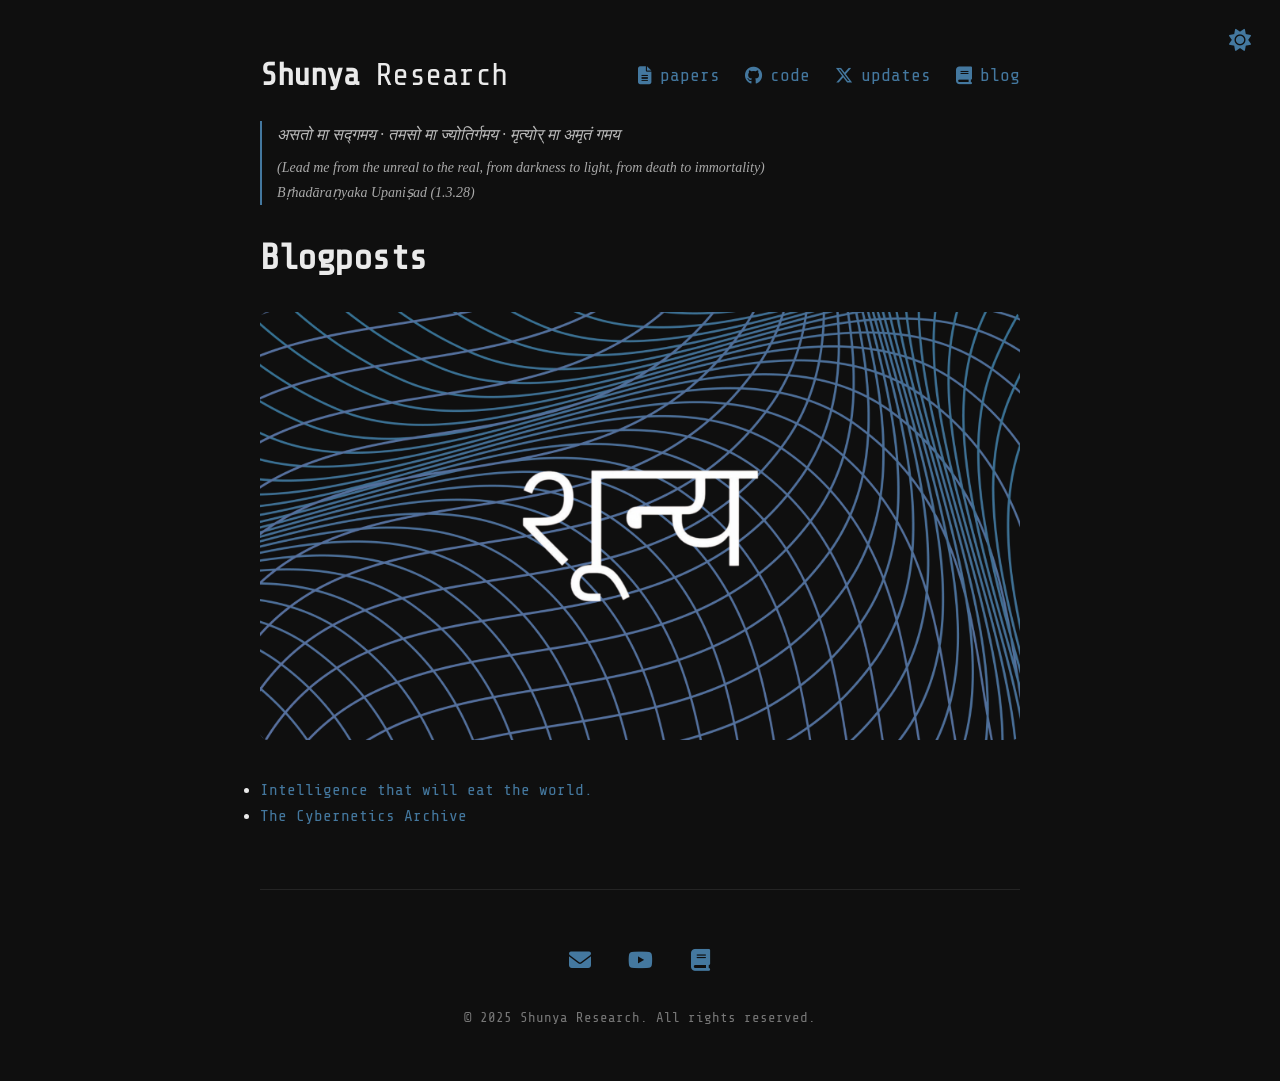
==== blogs.html @ 2163197f "edits" ====
<!DOCTYPE html>
<html lang="en">
<head>
    <meta charset="UTF-8">
    <title>Shunya Research | Papers</title>
    <meta name="description" content="Intelligence that will eat the world.">
    <meta name="viewport" content="width=device-width, initial-scale=1.0">
    <link rel="icon" type="image/png" href="shunya-removebg-preview.png" />
    <link rel="stylesheet" href="https://cdnjs.cloudflare.com/ajax/libs/font-awesome/6.7.2/css/all.min.css">
    <style>
        @import url('https://fonts.googleapis.com/css2?family=Share+Tech+Mono&family=Space+Mono:ital,wght@0,400;0,700;1,400;1,700&display=swap');

        :root {
            --primary: #44789f;
            --text-light: #eaeaea;
            --text-dark: #1a1a1a;
            --bg-light: #fff;
            --bg-dark: #0f0f0f;
            --bg-card-light: #f9f9f9;
            --bg-card-dark: #111111;
            --transition: all 0.3s ease;
        }

        * {
            margin: 0;
            padding: 0;
            box-sizing: border-box;
        }

        body {
            font-family: 'Share Tech Mono', monospace;
            line-height: 1.6;
            font-size: 16px;
            color: var(--text-dark);
            background: var(--bg-light);
            transition: var(--transition);
        }

        body.dark-mode {
            background: var(--bg-dark);
            color: var(--text-light);
        }

        .container {
            max-width: 800px;
            margin: 0 auto;
            padding: 0 20px;
        }

        header {
            padding: 50px 0 30px;
            display: flex;
            flex-direction: column;
            align-items: flex-start;
        }
        
        .header-top {
            display: flex;
            justify-content: space-between;
            align-items: center;
            width: 100%;
            margin-bottom: 20px;
        }

        .logo {
            font-weight: 700;
            font-size: 32px;
            color: var(--text-dark);
            letter-spacing: -0.5px;
        }

        .dark-mode .logo {
            color: var(--text-light);
        }

        .logo span {
            font-weight: 300;
        }

        .main-nav {
            display: flex;
            gap: 25px;
        }

        .main-nav a {
            color: var(--primary);
            text-decoration: none;
            transition: var(--transition);
            font-size: 18px;
            display: flex;
            align-items: center;
            gap: 8px;
        }

        .main-nav a:hover {
            text-decoration: underline;
            color: var(--primary);
        }

        .dark-mode-toggle {
            position: fixed;
            top: 20px;
            right: 20px;
            background: transparent;
            border: none;
            font-size: 22px;
            color: var(--primary);
            cursor: pointer;
            z-index: 100;
            width: 40px;
            height: 40px;
            border-radius: 50%;
            display: flex;
            align-items: center;
            justify-content: center;
            transition: var(--transition);
        }

        .dark-mode-toggle:hover {
            background: rgba(68, 120, 159, 0.1);
        }

        .mantra {
            font-family: 'Times New Roman', serif;
            font-style: italic;
            color: #777;
            text-align: left;
            font-size: 16px;
            line-height: 1.8;
            border-left: 2px solid var(--primary);
            padding-left: 15px;
        }

        .dark-mode .mantra {
            color: #bbb;
        }

        .mantra small {
            display: block;
            font-size: 14px;
            margin-top: 5px;
            color: var(--text-dark);
            opacity: 0.8;
        }

        .dark-mode .mantra small {
            color: var(--text-light);
            opacity: 0.7;
        }

        h1 {
            font-size: 36px;
            font-weight: 700;
            margin: 0 0 30px;
            color: var(--text-dark);
            line-height: 1.3;
            letter-spacing: -0.5px;
        }

        .dark-mode h1 {
            color: var(--text-light);
        }

        h2 {
            font-size: 24px;
            font-weight: 600;
            margin: 40px 0 20px;
            color: var(--text-dark);
            letter-spacing: -0.3px;
            position: relative;
            padding-bottom: 10px;
        }

        h2:after {
            content: '';
            position: absolute;
            left: 0;
            bottom: 0;
            width: 40px;
            height: 3px;
            background-color: var(--primary);
        }

        .dark-mode h2 {
            color: var(--text-light);
        }

        h4 {
            font-size: 18px;
            font-weight: 600;
            margin: 10px 0 5px;
            color: var(--text-dark);
        }

        .dark-mode h4 {
            color: var(--text-light);
        }

        p {
            margin-bottom: 20px;
            line-height: 1.8;
        }

        section {
            margin-bottom: 20px;
        }

        a {
            color: var(--primary);
            text-decoration: none;
            transition: var(--transition);
        }

        a:hover {
            text-decoration: underline;
        }

        b {
            font-weight: 600;
        }

        .theme-image {
            width: 100%;
            margin-bottom: 30px;
            border-radius: 8px;
        }

        /* Team Section */
        .team-grid {
            display: grid;
            grid-template-columns: repeat(auto-fit, minmax(200px, 1fr));
            gap: 30px;
            margin: 30px 0;
        }

        .team-member {
            text-align: center;
        }

        .team-image-placeholder {
            width: 150px;
            height: 150px;
            margin: 0 auto 15px;
            border-radius: 50%;
            overflow: hidden;
            background: var(--bg-card-light);
            border: 3px solid var(--primary);
        }

        .dark-mode .team-image-placeholder {
            background: var(--bg-card-dark);
        }

        .team-image-placeholder img {
            width: 100%;
            height: 100%;
            object-fit: cover;
            object-position: center 20%;
        }

        .team-role {
            color: #777;
            font-size: 14px;
            margin-bottom: 0;
        }

        .dark-mode .team-role {
            color: #bbb;
        }

        /* Research areas */
        .research-areas {
            display: flex;
            flex-wrap: wrap;
            gap: 25px;
            margin: 30px 0;
        }
        
        .research-card {
            background: var(--bg-card-light);
            border-radius: 12px;
            padding: 25px;
            transition: var(--transition);
            border: 1px solid transparent;
            flex: 1 1 100%;
            box-shadow: 0 4px 8px rgba(0, 0, 0, 0.03);
            display: flex;
            flex-direction: column;
        }
        
        .research-card:hover {
            transform: translateY(-5px);
            box-shadow: 0 10px 25px rgba(0, 0, 0, 0.08);
            border-color: rgba(68, 120, 159, 0.3);
        }
        
        .dark-mode .research-card {
            background: var(--bg-card-dark);
            box-shadow: 0 4px 8px rgba(0, 0, 0, 0.1);
        }
        
        .dark-mode .research-card:hover {
            box-shadow: 0 10px 25px rgba(0, 0, 0, 0.3);
        }
        
        .research-card h3 {
            display: flex;
            align-items: center;
            gap: 12px;
            font-size: 22px;
            margin-bottom: 15px;
            color: var(--text-dark);
            border-bottom: 1px solid rgba(68, 120, 159, 0.2);
            padding-bottom: 10px;
        }
        
        .dark-mode .research-card h3 {
            color: var(--text-light);
        }
        
        .research-card i {
            color: var(--primary);
            font-size: 26px;
        }

        .research-card p {
            margin-bottom: 15px;
        }

        .research-card p:last-of-type {
            margin-bottom: 0;
        }

        /* Support section */
        .support {
            margin: 40px 0;
            background: var(--bg-card-light);
            border-radius: 12px;
            padding: 25px;
        }

        .dark-mode .support {
            background: var(--bg-card-dark);
        }

        .support h2 {
            margin-top: 0;
        }

        .crypto-address {
            display: flex;
            align-items: center;
            gap: 10px;
            margin: 15px 0;
            font-family: monospace;
            font-size: 14px;
            overflow-wrap: break-word;
            word-break: break-all;
            padding: 10px;
            background: rgba(68, 120, 159, 0.05);
            border-radius: 6px;
            transition: var(--transition);
        }

        .dark-mode .crypto-address {
            background: rgba(68, 120, 159, 0.1);
        }

        .crypto-address:hover {
            background: rgba(68, 120, 159, 0.1);
        }

        .dark-mode .crypto-address:hover {
            background: rgba(68, 120, 159, 0.15);
        }

        .crypto-address i {
            color: var(--primary);
            min-width: 20px;
            font-size: 18px;
        }

        /* Footer */
        footer {
            text-align: center;
            padding: 50px 0 30px;
            margin-top: 60px;
            border-top: 1px solid rgba(120, 120, 120, 0.1);
            color: #777;
            font-size: 14px;
        }

        .dark-mode footer {
            border-color: rgba(120, 120, 120, 0.2);
        }

        .social-links {
            display: flex;
            justify-content: center;
            gap: 20px;
            margin-bottom: 25px;
        }

        .social-links a {
            color: var(--primary);
            font-size: 22px;
            transition: var(--transition);
            width: 40px;
            height: 40px;
            display: flex;
            align-items: center;
            justify-content: center;
            border-radius: 50%;
        }

        .social-links a:hover {
            background: rgba(68, 120, 159, 0.1);
            text-decoration: none;
            transform: translateY(-3px);
        }

        @media (max-width: 768px) {
            .container {
                padding: 0 15px;
            }
            
            h1 {
                font-size: 30px;
            }

            header {
                padding: 30px 0 20px;
            }

            .header-top {
                flex-direction: column;
                align-items: flex-start;
                gap: 15px;
            }

            .main-nav {
                flex-direction: column;
                gap: 10px;
            }

            .team-grid {
                grid-template-columns: 1fr;
            }
        }
    </style>
</head>
<body class="dark-mode">
    <button class="dark-mode-toggle" onclick="toggleDarkMode()">
        <i class="fas fa-sun" id="dark-mode-icon"></i>
    </button>

    <div class="container">
        <header>
            <div class="header-top">
                <div class="logo">
                    Shunya <span>Research</span>
                </div>
                <nav class="main-nav">
                    <a href="/papers.html">
                        <i class="fas fa-file-alt"></i> papers
                    </a>
                    <a href="https://github.com/ShunyaResearch" target="_blank">
                        <i class="fab fa-github"></i> code
                    </a>
                    <a href="https://x.com/shunyaresearch" target="_blank">
                        <i class="fab fa-x-twitter"></i> updates
                    </a>
                    <a href="/blogs.html" target="_blank">
                        <i class="fa-solid fa-book"></i> blog
                    </a>
                </nav>
            </div>
            <div class="mantra">
                असतो मा सद्गमय · तमसो मा ज्योतिर्गमय · मृत्योर् मा अमृतं गमय
                <small>(Lead me from the unreal to the real, from darkness to light, from death to immortality)<br>
                    Bṛhadāraṇyaka Upaniṣad (1.3.28)</small>
            </div>
        </header>

        <main>
            <h1>Blogposts</h1>
            <img id="theme-image" class="theme-image" src="shunya1.png" alt="Shunya Research">
            
            <section>
                <ul>
                    <li><a href="blogs/intelligence_that_will_eat_the_world.html">Intelligence that will eat the world.</a></li>
                     <li><a href="blogs/cybernetics.html">The Cybernetics Archive</a></li>
                </ul>
          </section>

 

   

        </main>

        <footer>
            <div class="social-links">
                <a href="mailto:shunyaresearch.labs@gmail.com" aria-label="Email"><i class="fas fa-envelope"></i></a>
                <a href="https://www.youtube.com/@shunyaresearch" target="_blank" aria-label="YouTube"><i class="fab fa-youtube"></i></a>
                <a href="/blogs.html" target="_blank" aria-label="Substack"><i class="fa-solid fa-book"></i></a>
            </div>
            <p>© 2025 Shunya Research. All rights reserved.</p>
        </footer>
    </div>

    <script>
        function updateThemeImage(isDarkMode) {
            const themeImage = document.getElementById('theme-image');
            if (themeImage) {
                themeImage.src = isDarkMode ? 'shunya1.png' : 'shunya21.png';
            }
        }

        function toggleDarkMode() {
            const body = document.body;
            const icon = document.getElementById('dark-mode-icon');
            body.classList.toggle('dark-mode');

            const isDarkMode = body.classList.contains('dark-mode');
            updateThemeImage(isDarkMode);

            if (isDarkMode) {
                icon.classList.remove('fa-moon');
                icon.classList.add('fa-sun');
            } else {
                icon.classList.remove('fa-sun');
                icon.classList.add('fa-moon');
            }
        }

        document.addEventListener('DOMContentLoaded', () => {
            const body = document.body;
            const icon = document.getElementById('dark-mode-icon');
            const isDarkMode = body.classList.contains('dark-mode');
            
            updateThemeImage(isDarkMode);

            if (isDarkMode) {
                icon.classList.remove('fa-moon');
                icon.classList.add('fa-sun');
            } else {
                icon.classList.remove('fa-sun');
                icon.classList.add('fa-moon');
            }
        });
    </script>
</body>
</html>
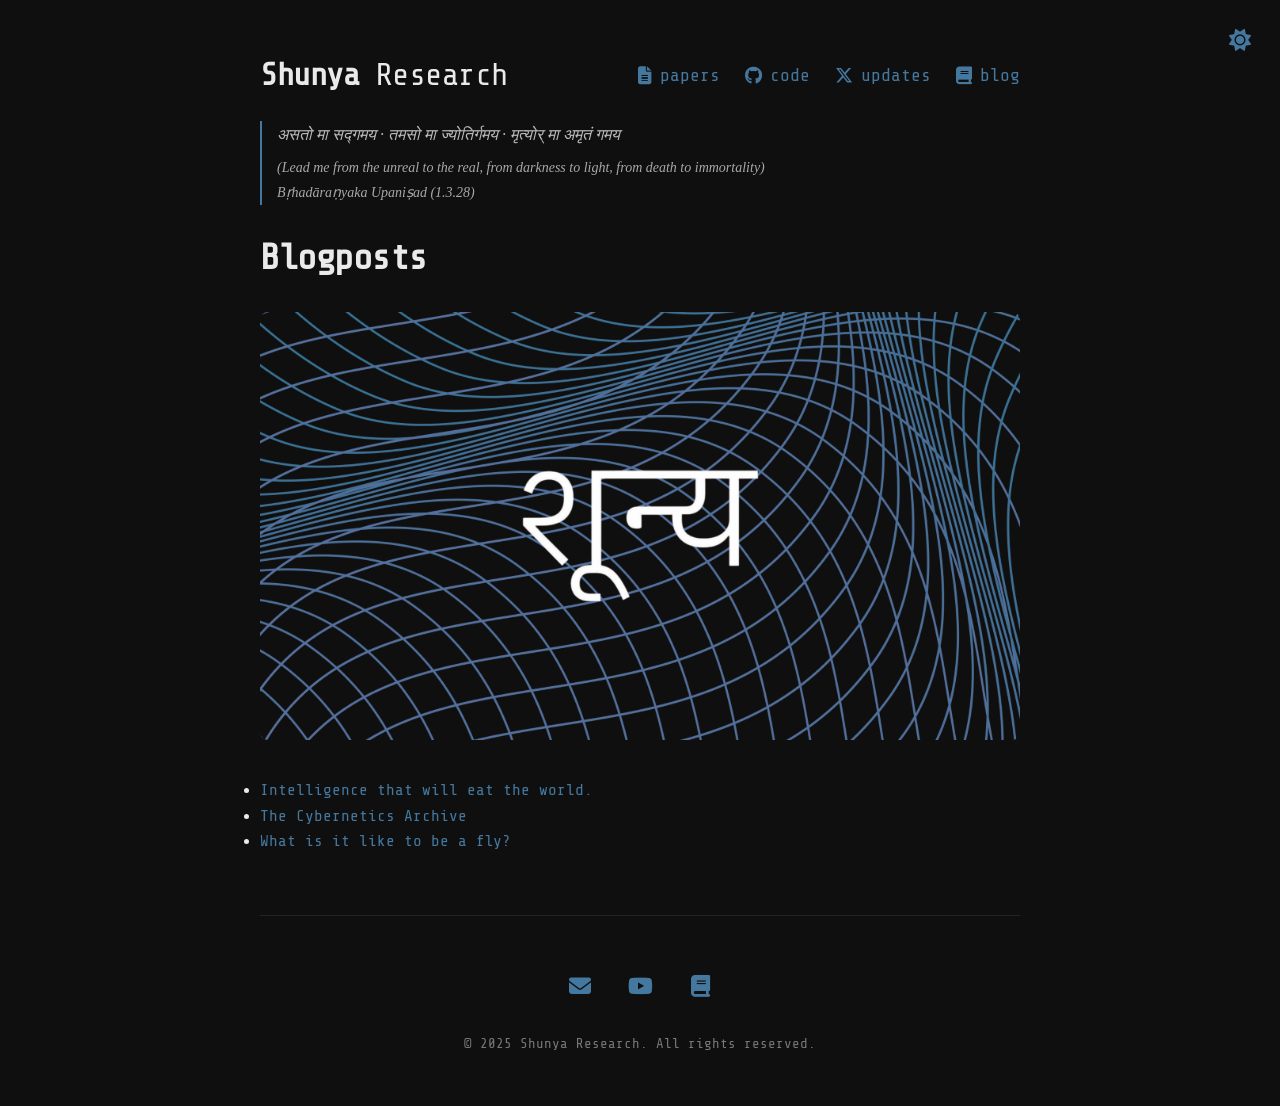
==== commit c6b3e922: "Update blogs.html" ====
--- a/blogs.html
+++ b/blogs.html
@@ -7,447 +7,7 @@
     <meta name="viewport" content="width=device-width, initial-scale=1.0">
     <link rel="icon" type="image/png" href="shunya-removebg-preview.png" />
     <link rel="stylesheet" href="https://cdnjs.cloudflare.com/ajax/libs/font-awesome/6.7.2/css/all.min.css">
-    <style>
-        @import url('https://fonts.googleapis.com/css2?family=Share+Tech+Mono&family=Space+Mono:ital,wght@0,400;0,700;1,400;1,700&display=swap');
-
-        :root {
-            --primary: #44789f;
-            --text-light: #eaeaea;
-            --text-dark: #1a1a1a;
-            --bg-light: #fff;
-            --bg-dark: #0f0f0f;
-            --bg-card-light: #f9f9f9;
-            --bg-card-dark: #111111;
-            --transition: all 0.3s ease;
-        }
-
-        * {
-            margin: 0;
-            padding: 0;
-            box-sizing: border-box;
-        }
-
-        body {
-            font-family: 'Share Tech Mono', monospace;
-            line-height: 1.6;
-            font-size: 16px;
-            color: var(--text-dark);
-            background: var(--bg-light);
-            transition: var(--transition);
-        }
-
-        body.dark-mode {
-            background: var(--bg-dark);
-            color: var(--text-light);
-        }
-
-        .container {
-            max-width: 800px;
-            margin: 0 auto;
-            padding: 0 20px;
-        }
-
-        header {
-            padding: 50px 0 30px;
-            display: flex;
-            flex-direction: column;
-            align-items: flex-start;
-        }
-        
-        .header-top {
-            display: flex;
-            justify-content: space-between;
-            align-items: center;
-            width: 100%;
-            margin-bottom: 20px;
-        }
-
-        .logo {
-            font-weight: 700;
-            font-size: 32px;
-            color: var(--text-dark);
-            letter-spacing: -0.5px;
-        }
-
-        .dark-mode .logo {
-            color: var(--text-light);
-        }
-
-        .logo span {
-            font-weight: 300;
-        }
-
-        .main-nav {
-            display: flex;
-            gap: 25px;
-        }
-
-        .main-nav a {
-            color: var(--primary);
-            text-decoration: none;
-            transition: var(--transition);
-            font-size: 18px;
-            display: flex;
-            align-items: center;
-            gap: 8px;
-        }
-
-        .main-nav a:hover {
-            text-decoration: underline;
-            color: var(--primary);
-        }
-
-        .dark-mode-toggle {
-            position: fixed;
-            top: 20px;
-            right: 20px;
-            background: transparent;
-            border: none;
-            font-size: 22px;
-            color: var(--primary);
-            cursor: pointer;
-            z-index: 100;
-            width: 40px;
-            height: 40px;
-            border-radius: 50%;
-            display: flex;
-            align-items: center;
-            justify-content: center;
-            transition: var(--transition);
-        }
-
-        .dark-mode-toggle:hover {
-            background: rgba(68, 120, 159, 0.1);
-        }
-
-        .mantra {
-            font-family: 'Times New Roman', serif;
-            font-style: italic;
-            color: #777;
-            text-align: left;
-            font-size: 16px;
-            line-height: 1.8;
-            border-left: 2px solid var(--primary);
-            padding-left: 15px;
-        }
-
-        .dark-mode .mantra {
-            color: #bbb;
-        }
-
-        .mantra small {
-            display: block;
-            font-size: 14px;
-            margin-top: 5px;
-            color: var(--text-dark);
-            opacity: 0.8;
-        }
-
-        .dark-mode .mantra small {
-            color: var(--text-light);
-            opacity: 0.7;
-        }
-
-        h1 {
-            font-size: 36px;
-            font-weight: 700;
-            margin: 0 0 30px;
-            color: var(--text-dark);
-            line-height: 1.3;
-            letter-spacing: -0.5px;
-        }
-
-        .dark-mode h1 {
-            color: var(--text-light);
-        }
-
-        h2 {
-            font-size: 24px;
-            font-weight: 600;
-            margin: 40px 0 20px;
-            color: var(--text-dark);
-            letter-spacing: -0.3px;
-            position: relative;
-            padding-bottom: 10px;
-        }
-
-        h2:after {
-            content: '';
-            position: absolute;
-            left: 0;
-            bottom: 0;
-            width: 40px;
-            height: 3px;
-            background-color: var(--primary);
-        }
-
-        .dark-mode h2 {
-            color: var(--text-light);
-        }
-
-        h4 {
-            font-size: 18px;
-            font-weight: 600;
-            margin: 10px 0 5px;
-            color: var(--text-dark);
-        }
-
-        .dark-mode h4 {
-            color: var(--text-light);
-        }
-
-        p {
-            margin-bottom: 20px;
-            line-height: 1.8;
-        }
-
-        section {
-            margin-bottom: 20px;
-        }
-
-        a {
-            color: var(--primary);
-            text-decoration: none;
-            transition: var(--transition);
-        }
-
-        a:hover {
-            text-decoration: underline;
-        }
-
-        b {
-            font-weight: 600;
-        }
-
-        .theme-image {
-            width: 100%;
-            margin-bottom: 30px;
-            border-radius: 8px;
-        }
-
-        /* Team Section */
-        .team-grid {
-            display: grid;
-            grid-template-columns: repeat(auto-fit, minmax(200px, 1fr));
-            gap: 30px;
-            margin: 30px 0;
-        }
-
-        .team-member {
-            text-align: center;
-        }
-
-        .team-image-placeholder {
-            width: 150px;
-            height: 150px;
-            margin: 0 auto 15px;
-            border-radius: 50%;
-            overflow: hidden;
-            background: var(--bg-card-light);
-            border: 3px solid var(--primary);
-        }
-
-        .dark-mode .team-image-placeholder {
-            background: var(--bg-card-dark);
-        }
-
-        .team-image-placeholder img {
-            width: 100%;
-            height: 100%;
-            object-fit: cover;
-            object-position: center 20%;
-        }
-
-        .team-role {
-            color: #777;
-            font-size: 14px;
-            margin-bottom: 0;
-        }
-
-        .dark-mode .team-role {
-            color: #bbb;
-        }
-
-        /* Research areas */
-        .research-areas {
-            display: flex;
-            flex-wrap: wrap;
-            gap: 25px;
-            margin: 30px 0;
-        }
-        
-        .research-card {
-            background: var(--bg-card-light);
-            border-radius: 12px;
-            padding: 25px;
-            transition: var(--transition);
-            border: 1px solid transparent;
-            flex: 1 1 100%;
-            box-shadow: 0 4px 8px rgba(0, 0, 0, 0.03);
-            display: flex;
-            flex-direction: column;
-        }
-        
-        .research-card:hover {
-            transform: translateY(-5px);
-            box-shadow: 0 10px 25px rgba(0, 0, 0, 0.08);
-            border-color: rgba(68, 120, 159, 0.3);
-        }
-        
-        .dark-mode .research-card {
-            background: var(--bg-card-dark);
-            box-shadow: 0 4px 8px rgba(0, 0, 0, 0.1);
-        }
-        
-        .dark-mode .research-card:hover {
-            box-shadow: 0 10px 25px rgba(0, 0, 0, 0.3);
-        }
-        
-        .research-card h3 {
-            display: flex;
-            align-items: center;
-            gap: 12px;
-            font-size: 22px;
-            margin-bottom: 15px;
-            color: var(--text-dark);
-            border-bottom: 1px solid rgba(68, 120, 159, 0.2);
-            padding-bottom: 10px;
-        }
-        
-        .dark-mode .research-card h3 {
-            color: var(--text-light);
-        }
-        
-        .research-card i {
-            color: var(--primary);
-            font-size: 26px;
-        }
-
-        .research-card p {
-            margin-bottom: 15px;
-        }
-
-        .research-card p:last-of-type {
-            margin-bottom: 0;
-        }
-
-        /* Support section */
-        .support {
-            margin: 40px 0;
-            background: var(--bg-card-light);
-            border-radius: 12px;
-            padding: 25px;
-        }
-
-        .dark-mode .support {
-            background: var(--bg-card-dark);
-        }
-
-        .support h2 {
-            margin-top: 0;
-        }
-
-        .crypto-address {
-            display: flex;
-            align-items: center;
-            gap: 10px;
-            margin: 15px 0;
-            font-family: monospace;
-            font-size: 14px;
-            overflow-wrap: break-word;
-            word-break: break-all;
-            padding: 10px;
-            background: rgba(68, 120, 159, 0.05);
-            border-radius: 6px;
-            transition: var(--transition);
-        }
-
-        .dark-mode .crypto-address {
-            background: rgba(68, 120, 159, 0.1);
-        }
-
-        .crypto-address:hover {
-            background: rgba(68, 120, 159, 0.1);
-        }
-
-        .dark-mode .crypto-address:hover {
-            background: rgba(68, 120, 159, 0.15);
-        }
-
-        .crypto-address i {
-            color: var(--primary);
-            min-width: 20px;
-            font-size: 18px;
-        }
-
-        /* Footer */
-        footer {
-            text-align: center;
-            padding: 50px 0 30px;
-            margin-top: 60px;
-            border-top: 1px solid rgba(120, 120, 120, 0.1);
-            color: #777;
-            font-size: 14px;
-        }
-
-        .dark-mode footer {
-            border-color: rgba(120, 120, 120, 0.2);
-        }
-
-        .social-links {
-            display: flex;
-            justify-content: center;
-            gap: 20px;
-            margin-bottom: 25px;
-        }
-
-        .social-links a {
-            color: var(--primary);
-            font-size: 22px;
-            transition: var(--transition);
-            width: 40px;
-            height: 40px;
-            display: flex;
-            align-items: center;
-            justify-content: center;
-            border-radius: 50%;
-        }
-
-        .social-links a:hover {
-            background: rgba(68, 120, 159, 0.1);
-            text-decoration: none;
-            transform: translateY(-3px);
-        }
-
-        @media (max-width: 768px) {
-            .container {
-                padding: 0 15px;
-            }
-            
-            h1 {
-                font-size: 30px;
-            }
-
-            header {
-                padding: 30px 0 20px;
-            }
-
-            .header-top {
-                flex-direction: column;
-                align-items: flex-start;
-                gap: 15px;
-            }
-
-            .main-nav {
-                flex-direction: column;
-                gap: 10px;
-            }
-
-            .team-grid {
-                grid-template-columns: 1fr;
-            }
-        }
-    </style>
+    <link rel="stylesheet" href="style.css">
 </head>
 <body class="dark-mode">
     <button class="dark-mode-toggle" onclick="toggleDarkMode()">
@@ -490,6 +50,7 @@
                 <ul>
                     <li><a href="blogs/intelligence_that_will_eat_the_world.html">Intelligence that will eat the world.</a></li>
                      <li><a href="blogs/cybernetics.html">The Cybernetics Archive</a></li>
+                    <li><a href="blogs/fly.html">What is it like to be a fly?</a></li>
                 </ul>
           </section>
 
@@ -551,4 +112,4 @@
         });
     </script>
 </body>
-</html>+</html>
--- a/style.css
+++ b/style.css
@@ -0,0 +1,452 @@
+@import url('https://fonts.googleapis.com/css2?family=Share+Tech+Mono&family=Space+Mono:ital,wght@0,400;0,700;1,400;1,700&display=swap');
+
+:root {
+    --primary: #44789f;
+    --text-light: #eaeaea;
+    --text-dark: #1a1a1a;
+    --bg-light: #fff;
+    --bg-dark: #0f0f0f;
+    --bg-card-light: #f9f9f9;
+    --bg-card-dark: #111111;
+    --transition: all 0.3s ease;
+}
+
+* {
+    margin: 0;
+    padding: 0;
+    box-sizing: border-box;
+}
+
+body {
+    font-family: 'Share Tech Mono', monospace;
+    line-height: 1.6;
+    font-size: 16px;
+    color: var(--text-dark);
+    background: var(--bg-light);
+    transition: var(--transition);
+}
+
+body.dark-mode {
+    background: var(--bg-dark);
+    color: var(--text-light);
+}
+
+.container {
+    max-width: 800px;
+    margin: 0 auto;
+    padding: 0 20px;
+}
+
+header {
+    padding: 50px 0 30px;
+    display: flex;
+    flex-direction: column;
+    align-items: flex-start;
+}
+
+.header-top {
+    display: flex;
+    justify-content: space-between;
+    align-items: center;
+    width: 100%;
+    margin-bottom: 20px;
+}
+
+.logo {
+    font-weight: 700;
+    font-size: 32px;
+    color: var(--text-dark);
+    letter-spacing: -0.5px;
+}
+
+.dark-mode .logo {
+    color: var(--text-light);
+}
+
+.logo span {
+    font-weight: 300;
+}
+
+.main-nav {
+    display: flex;
+    gap: 25px;
+}
+
+.main-nav a {
+    color: var(--primary);
+    text-decoration: none;
+    transition: var(--transition);
+    font-size: 18px;
+    display: flex;
+    align-items: center;
+    gap: 8px;
+}
+
+.main-nav a:hover {
+    text-decoration: underline;
+    color: var(--primary);
+}
+
+.dark-mode-toggle {
+    position: fixed;
+    top: 20px;
+    right: 20px;
+    background: transparent;
+    border: none;
+    font-size: 22px;
+    color: var(--primary);
+    cursor: pointer;
+    z-index: 100;
+    width: 40px;
+    height: 40px;
+    border-radius: 50%;
+    display: flex;
+    align-items: center;
+    justify-content: center;
+    transition: var(--transition);
+}
+
+.dark-mode-toggle:hover {
+    background: rgba(68, 120, 159, 0.1);
+}
+
+.mantra {
+    font-family: 'Times New Roman', serif;
+    font-style: italic;
+    color: #777;
+    text-align: left;
+    font-size: 16px;
+    line-height: 1.8;
+    border-left: 2px solid var(--primary);
+    padding-left: 15px;
+}
+
+.dark-mode .mantra {
+    color: #bbb;
+}
+
+.mantra small {
+    display: block;
+    font-size: 14px;
+    margin-top: 5px;
+    color: var(--text-dark);
+    opacity: 0.8;
+}
+
+.dark-mode .mantra small {
+    color: var(--text-light);
+    opacity: 0.7;
+}
+
+h1 {
+    font-size: 36px;
+    font-weight: 700;
+    margin: 0 0 30px;
+    color: var(--text-dark);
+    line-height: 1.3;
+    letter-spacing: -0.5px;
+}
+
+.dark-mode h1 {
+    color: var(--text-light);
+}
+
+h2 {
+    font-size: 24px;
+    font-weight: 600;
+    margin: 40px 0 20px;
+    color: var(--text-dark);
+    letter-spacing: -0.3px;
+    position: relative;
+    padding-bottom: 10px;
+}
+
+h2:after {
+    content: '';
+    position: absolute;
+    left: 0;
+    bottom: 0;
+    width: 40px;
+    height: 3px;
+    background-color: var(--primary);
+}
+
+.dark-mode h2 {
+    color: var(--text-light);
+}
+
+h4 {
+    font-size: 18px;
+    font-weight: 600;
+    margin: 10px 0 5px;
+    color: var(--text-dark);
+}
+
+.dark-mode h4 {
+    color: var(--text-light);
+}
+
+p {
+    margin-bottom: 20px;
+    line-height: 1.8;
+}
+
+section {
+    margin-bottom: 20px;
+}
+
+a {
+    color: var(--primary);
+    text-decoration: none;
+    transition: var(--transition);
+}
+
+a:hover {
+    text-decoration: underline;
+}
+
+b {
+    font-weight: 600;
+}
+
+.theme-image {
+    width: 100%;
+    margin-bottom: 30px;
+    border-radius: 8px;
+}
+
+blockquote {
+    border-left: 4px solid var(--primary);
+    padding-left: 20px;
+    margin: 30px 0;
+    font-style: italic;
+    color: #666;
+    line-height: 1.8;
+}
+
+.dark-mode blockquote {
+    color: #aaa;
+}
+
+/* Team Section */
+.team-grid {
+    display: grid;
+    grid-template-columns: repeat(auto-fit, minmax(200px, 1fr));
+    gap: 30px;
+    margin: 30px 0;
+}
+
+.team-member {
+    text-align: center;
+}
+
+.team-image-placeholder {
+    width: 150px;
+    height: 150px;
+    margin: 0 auto 15px;
+    border-radius: 50%;
+    overflow: hidden;
+    background: var(--bg-card-light);
+    border: 3px solid var(--primary);
+}
+
+.dark-mode .team-image-placeholder {
+    background: var(--bg-card-dark);
+}
+
+.team-image-placeholder img {
+    width: 100%;
+    height: 100%;
+    object-fit: cover;
+    object-position: center 20%;
+}
+
+.team-role {
+    color: #777;
+    font-size: 14px;
+    margin-bottom: 0;
+}
+
+.dark-mode .team-role {
+    color: #bbb;
+}
+
+/* Research areas */
+.research-areas {
+    display: flex;
+    flex-wrap: wrap;
+    gap: 25px;
+    margin: 30px 0;
+}
+
+.research-card {
+    background: var(--bg-card-light);
+    border-radius: 12px;
+    padding: 25px;
+    transition: var(--transition);
+    border: 1px solid transparent;
+    flex: 1 1 100%;
+    box-shadow: 0 4px 8px rgba(0, 0, 0, 0.03);
+    display: flex;
+    flex-direction: column;
+}
+
+.research-card:hover {
+    transform: translateY(-5px);
+    box-shadow: 0 10px 25px rgba(0, 0, 0, 0.08);
+    border-color: rgba(68, 120, 159, 0.3);
+}
+
+.dark-mode .research-card {
+    background: var(--bg-card-dark);
+    box-shadow: 0 4px 8px rgba(0, 0, 0, 0.1);
+}
+
+.dark-mode .research-card:hover {
+    box-shadow: 0 10px 25px rgba(0, 0, 0, 0.3);
+}
+
+.research-card h3 {
+    display: flex;
+    align-items: center;
+    gap: 12px;
+    font-size: 22px;
+    margin-bottom: 15px;
+    color: var(--text-dark);
+    border-bottom: 1px solid rgba(68, 120, 159, 0.2);
+    padding-bottom: 10px;
+}
+
+.dark-mode .research-card h3 {
+    color: var(--text-light);
+}
+
+.research-card i {
+    color: var(--primary);
+    font-size: 26px;
+}
+
+.research-card p {
+    margin-bottom: 15px;
+}
+
+.research-card p:last-of-type {
+    margin-bottom: 0;
+}
+
+/* Support section */
+.support {
+    margin: 40px 0;
+    background: var(--bg-card-light);
+    border-radius: 12px;
+    padding: 25px;
+}
+
+.dark-mode .support {
+    background: var(--bg-card-dark);
+}
+
+.support h2 {
+    margin-top: 0;
+}
+
+.crypto-address {
+    display: flex;
+    align-items: center;
+    gap: 10px;
+    margin: 15px 0;
+    font-family: monospace;
+    font-size: 14px;
+    overflow-wrap: break-word;
+    word-break: break-all;
+    padding: 10px;
+    background: rgba(68, 120, 159, 0.05);
+    border-radius: 6px;
+    transition: var(--transition);
+}
+
+.dark-mode .crypto-address {
+    background: rgba(68, 120, 159, 0.1);
+}
+
+.crypto-address:hover {
+    background: rgba(68, 120, 159, 0.1);
+}
+
+.dark-mode .crypto-address:hover {
+    background: rgba(68, 120, 159, 0.15);
+}
+
+.crypto-address i {
+    color: var(--primary);
+    min-width: 20px;
+    font-size: 18px;
+}
+
+/* Footer */
+footer {
+    text-align: center;
+    padding: 50px 0 30px;
+    margin-top: 60px;
+    border-top: 1px solid rgba(120, 120, 120, 0.1);
+    color: #777;
+    font-size: 14px;
+}
+
+.dark-mode footer {
+    border-color: rgba(120, 120, 120, 0.2);
+}
+
+.social-links {
+    display: flex;
+    justify-content: center;
+    gap: 20px;
+    margin-bottom: 25px;
+}
+
+.social-links a {
+    color: var(--primary);
+    font-size: 22px;
+    transition: var(--transition);
+    width: 40px;
+    height: 40px;
+    display: flex;
+    align-items: center;
+    justify-content: center;
+    border-radius: 50%;
+}
+
+.social-links a:hover {
+    background: rgba(68, 120, 159, 0.1);
+    text-decoration: none;
+    transform: translateY(-3px);
+}
+
+@media (max-width: 768px) {
+    .container {
+        padding: 0 15px;
+    }
+
+    h1 {
+        font-size: 30px;
+    }
+
+    header {
+        padding: 30px 0 20px;
+    }
+
+    .header-top {
+        flex-direction: column;
+        align-items: flex-start;
+        gap: 15px;
+    }
+
+    .main-nav {
+        flex-direction: column;
+        gap: 10px;
+    }
+
+    .team-grid {
+        grid-template-columns: 1fr;
+    }
+}
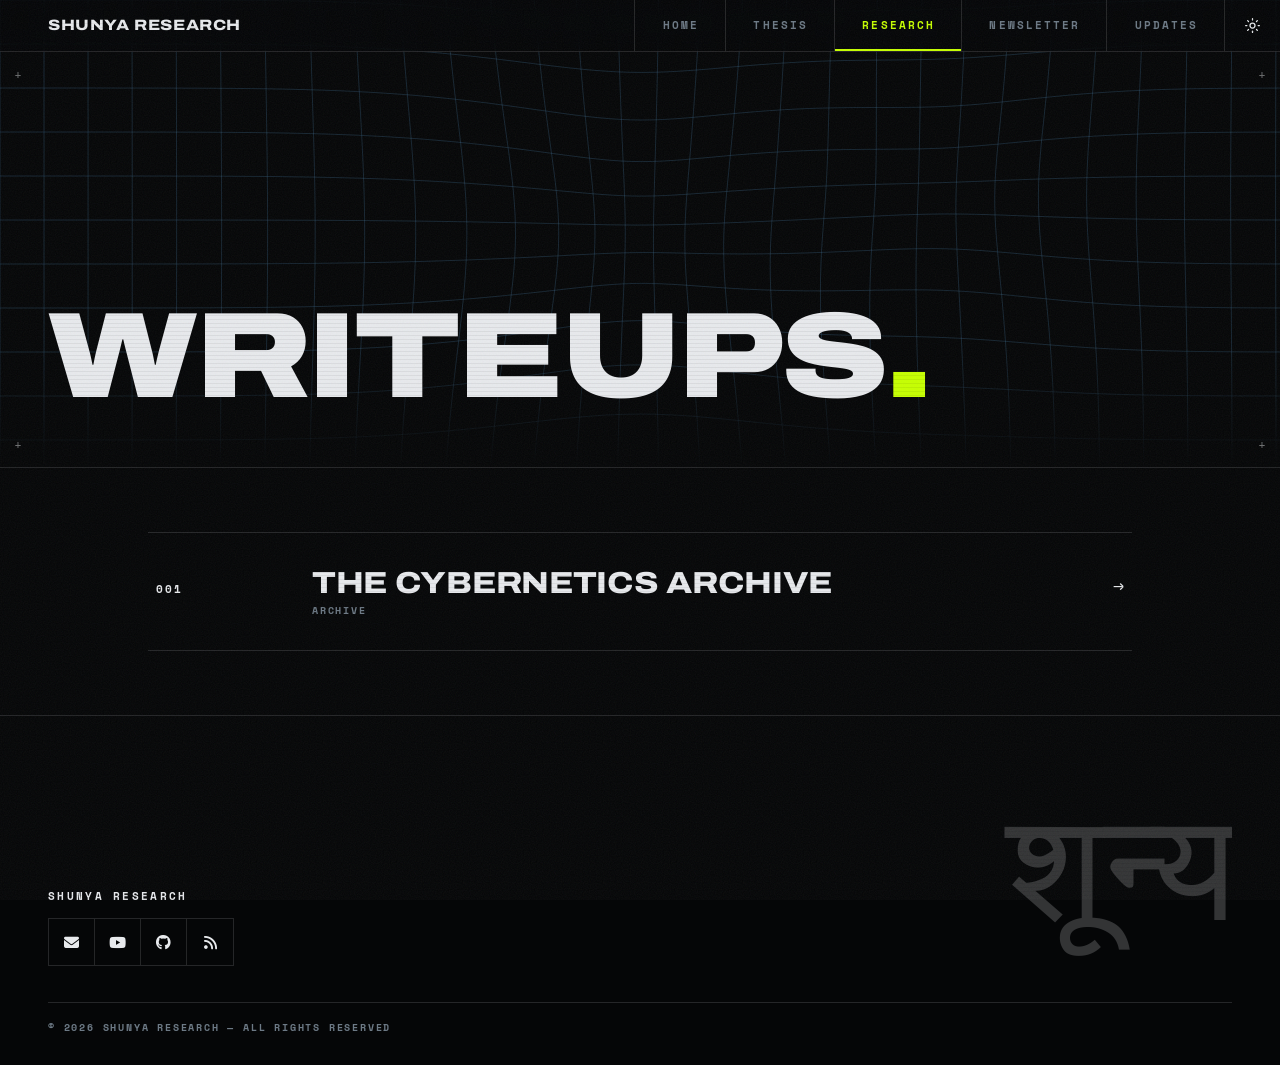
==== commit 40c10268: "Initial commit" ====
--- a/blogs.html
+++ b/blogs.html
@@ -2,114 +2,106 @@
 <html lang="en">
 <head>
     <meta charset="UTF-8">
-    <title>Shunya Research | Papers</title>
-    <meta name="description" content="Intelligence that will eat the world.">
+    <title>Shunya Research — Writeups</title>
+    <meta name="description" content="Writing from Shunya Research.">
     <meta name="viewport" content="width=device-width, initial-scale=1.0">
     <link rel="icon" type="image/png" href="shunya-removebg-preview.png" />
     <link rel="stylesheet" href="https://cdnjs.cloudflare.com/ajax/libs/font-awesome/6.7.2/css/all.min.css">
     <link rel="stylesheet" href="style.css">
 </head>
 <body class="dark-mode">
-    <button class="dark-mode-toggle" onclick="toggleDarkMode()">
-        <i class="fas fa-sun" id="dark-mode-icon"></i>
-    </button>
+    <script>
+        document.documentElement.classList.add('js');
+        try {
+            if (localStorage.getItem('shunya-theme') === 'light')
+                document.body.classList.remove('dark-mode');
+        } catch (e) {}
+    </script>
 
-    <div class="container">
-        <header>
-            <div class="header-top">
-                <div class="logo">
-                    Shunya <span>Research</span>
-                </div>
-                <nav class="main-nav">
-                    <a href="/papers.html">
-                        <i class="fas fa-file-alt"></i> papers
-                    </a>
-                    <a href="https://github.com/ShunyaResearch" target="_blank">
-                        <i class="fab fa-github"></i> code
-                    </a>
-                    <a href="https://x.com/shunyaresearch" target="_blank">
-                        <i class="fab fa-x-twitter"></i> updates
-                    </a>
-                    <a href="/blogs.html" target="_blank">
-                        <i class="fa-solid fa-book"></i> blog
-                    </a>
-                </nav>
-            </div>
-            <div class="mantra">
-                असतो मा सद्गमय · तमसो मा ज्योतिर्गमय · मृत्योर् मा अमृतं गमय
-                <small>(Lead me from the unreal to the real, from darkness to light, from death to immortality)<br>
-                    Bṛhadāraṇyaka Upaniṣad (1.3.28)</small>
-            </div>
-        </header>
-
-        <main>
-            <h1>Blogposts</h1>
-            <img id="theme-image" class="theme-image" src="shunya1.png" alt="Shunya Research">
-            
-            <section>
-                <ul>
-                    <li><a href="blogs/intelligence_that_will_eat_the_world.html">Intelligence that will eat the world.</a></li>
-                     <li><a href="blogs/cybernetics.html">The Cybernetics Archive</a></li>
-                    <li><a href="blogs/fly.html">What is it like to be a fly?</a></li>
-                </ul>
-          </section>
-
- 
-
-   
-
-        </main>
-
-        <footer>
-            <div class="social-links">
-                <a href="mailto:shunyaresearch.labs@gmail.com" aria-label="Email"><i class="fas fa-envelope"></i></a>
-                <a href="https://www.youtube.com/@shunyaresearch" target="_blank" aria-label="YouTube"><i class="fab fa-youtube"></i></a>
-                <a href="/blogs.html" target="_blank" aria-label="Substack"><i class="fa-solid fa-book"></i></a>
-            </div>
-            <p>© 2025 Shunya Research. All rights reserved.</p>
-        </footer>
+    <div class="topbar">
+        <a class="brand" href="index.html">
+            SHUNYA RESEARCH
+        </a>
+        <nav>
+            <a href="index.html">Home</a>
+            <a href="thesis.html">Thesis</a>
+            <a href="research.html" aria-current="page">Research</a>
+            <a href="https://spikenets.substack.com" target="_blank" rel="noopener">Newsletter</a>
+            <a href="https://x.com/shunyaresearch" target="_blank" rel="noopener">Updates</a>
+        </nav>
+        <button class="theme-toggle" onclick="toggleDarkMode()" aria-label="Toggle theme">
+            <svg class="icon-sun" viewBox="0 0 24 24" width="15" height="15" fill="none" stroke="currentColor" stroke-width="2" stroke-linecap="round" aria-hidden="true">
+                <circle cx="12" cy="12" r="4"></circle>
+                <line x1="12" y1="1" x2="12" y2="3"></line>
+                <line x1="12" y1="21" x2="12" y2="23"></line>
+                <line x1="4.22" y1="4.22" x2="5.64" y2="5.64"></line>
+                <line x1="18.36" y1="18.36" x2="19.78" y2="19.78"></line>
+                <line x1="1" y1="12" x2="3" y2="12"></line>
+                <line x1="21" y1="12" x2="23" y2="12"></line>
+                <line x1="4.22" y1="19.78" x2="5.64" y2="18.36"></line>
+                <line x1="18.36" y1="5.64" x2="19.78" y2="4.22"></line>
+            </svg>
+            <svg class="icon-moon" viewBox="0 0 24 24" width="15" height="15" fill="none" stroke="currentColor" stroke-width="2" stroke-linecap="round" stroke-linejoin="round" aria-hidden="true">
+                <path d="M21 12.79A9 9 0 1 1 11.21 3 7 7 0 0 0 21 12.79z"></path>
+            </svg>
+        </button>
+        <button class="nav-toggle" onclick="toggleNav()" aria-label="Menu" aria-expanded="false">
+            <span></span><span></span><span></span>
+        </button>
     </div>
 
-    <script>
-        function updateThemeImage(isDarkMode) {
-            const themeImage = document.getElementById('theme-image');
-            if (themeImage) {
-                themeImage.src = isDarkMode ? 'shunya1.png' : 'shunya21.png';
-            }
-        }
+    <div class="hero hero--sub">
+        <canvas class="voidfield" aria-hidden="true"></canvas>
 
-        function toggleDarkMode() {
-            const body = document.body;
-            const icon = document.getElementById('dark-mode-icon');
-            body.classList.toggle('dark-mode');
+        <span class="reg reg--tl" aria-hidden="true">+</span>
+        <span class="reg reg--tr" aria-hidden="true">+</span>
+        <span class="reg reg--bl" aria-hidden="true">+</span>
+        <span class="reg reg--br" aria-hidden="true">+</span>
 
-            const isDarkMode = body.classList.contains('dark-mode');
-            updateThemeImage(isDarkMode);
+        <div class="hero-body">
+            <h1>Writeups<span class="volt-word">.</span></h1>
+        </div>
+    </div>
 
-            if (isDarkMode) {
-                icon.classList.remove('fa-moon');
-                icon.classList.add('fa-sun');
-            } else {
-                icon.classList.remove('fa-sun');
-                icon.classList.add('fa-moon');
-            }
-        }
+    <main>
+        <div class="container">
+            <section class="reveal">
+                <ol class="index-list">
+                    <li>
+                        <a href="blogs/cybernetics.html">
+                            <span class="idx">001</span>
+                            <span class="idx-title">
+                                The Cybernetics Archive
+                                <span class="idx-meta">ARCHIVE</span>
+                            </span>
+                            <span class="idx-arrow" aria-hidden="true">→</span>
+                        </a>
+                    </li>
+                </ol>
+            </section>
+        </div>
+    </main>
 
-        document.addEventListener('DOMContentLoaded', () => {
-            const body = document.body;
-            const icon = document.getElementById('dark-mode-icon');
-            const isDarkMode = body.classList.contains('dark-mode');
-            
-            updateThemeImage(isDarkMode);
+    <footer>
+        <div class="footer-top">
+            <span class="footer-giant" aria-hidden="true">शून्य</span>
+            <div class="footer-grid">
+                <div class="footer-col">
+                    <span class="t-label">SHUNYA RESEARCH</span>
+                    <div class="social-links">
+                        <a href="mailto:shunyaresearch.labs@gmail.com" aria-label="Email"><i class="fas fa-envelope"></i></a>
+                        <a href="https://www.youtube.com/@shunyaresearch" target="_blank" rel="noopener" aria-label="YouTube"><i class="fab fa-youtube"></i></a>
+                        <a href="https://github.com/ShunyaResearch" target="_blank" rel="noopener" aria-label="GitHub"><i class="fab fa-github"></i></a>
+                        <a href="https://spikenets.substack.com" target="_blank" rel="noopener" aria-label="Newsletter"><i class="fas fa-rss"></i></a>
+                    </div>
+                </div>
+            </div>
+        </div>
+        <div class="footer-legal">
+            <span>© 2026 SHUNYA RESEARCH — ALL RIGHTS RESERVED</span>
+        </div>
+    </footer>
 
-            if (isDarkMode) {
-                icon.classList.remove('fa-moon');
-                icon.classList.add('fa-sun');
-            } else {
-                icon.classList.remove('fa-sun');
-                icon.classList.add('fa-moon');
-            }
-        });
-    </script>
+    <script src="script.js"></script>
 </body>
 </html>
--- a/style.css
+++ b/style.css
@@ -1,14 +1,53 @@
-@import url('https://fonts.googleapis.com/css2?family=Share+Tech+Mono&family=Space+Mono:ital,wght@0,400;0,700;1,400;1,700&display=swap');
-
-:root {
-    --primary: #44789f;
-    --text-light: #eaeaea;
-    --text-dark: #1a1a1a;
-    --bg-light: #fff;
-    --bg-dark: #0f0f0f;
-    --bg-card-light: #f9f9f9;
-    --bg-card-dark: #111111;
-    --transition: all 0.3s ease;
+@import url('https://fonts.googleapis.com/css2?family=Archivo:ital,wdth,wght@0,62..125,100..900;1,62..125,100..900&family=Space+Mono:ital,wght@0,400;0,700;1,400;1,700&family=Tiro+Devanagari+Sanskrit:ital@0;1&display=swap');
+
+/* self-hosted, not loaded from Google Fonts — CDN-blocked browsers
+   (ad-blockers, privacy modes, some corporate networks) were silently
+   dropping the vowel-sign glyph and falling back to a font that
+   couldn't shape ू, misrendering शून्य as "shanya". The fix is the
+   font choice, not weight — Noto attaches ू as a proper stroke at
+   any weight, so this stays Regular to match the site's thin lines. */
+@font-face {
+    font-family: 'Noto Sans Devanagari';
+    font-style: normal;
+    font-weight: 400;
+    font-display: swap;
+    src: url('fonts/NotoSansDevanagari-Regular.woff2') format('woff2');
+    unicode-range: U+0900-097F, U+1CD0-1CF9, U+200C-200D, U+20A8, U+20B9, U+20F0, U+25CC, U+A830-A839, U+A8E0-A8FF, U+11B00-11B09;
+}
+
+:root,
+body {
+    --void: #e9eae4;
+    --void-raise: #dfe0d9;
+    --ink: #0a0b0d;
+    --dim: #565e66;
+    --steel: #2f5f84;
+    --steel-bright: #1d4d72;
+    --volt: #5f7a00;
+    --volt-raw: #5f7a00;
+    --alert: #d63414;
+    --line: rgba(10, 11, 13, 0.18);
+    --line-strong: rgba(10, 11, 13, 0.5);
+    --grid-line: rgba(47, 95, 132, 0.22);
+    --ghost: rgba(10, 11, 13, 0.11);
+    --chip-ink: #e9eae4;
+}
+
+body.dark-mode {
+    --void: #050607;
+    --void-raise: #0b0d10;
+    --ink: #e8eaed;
+    --dim: #6d7a86;
+    --steel: #44789f;
+    --steel-bright: #7fb3d9;
+    --volt: #c6ff00;
+    --volt-raw: #c6ff00;
+    --alert: #ff4d2e;
+    --line: rgba(232, 234, 237, 0.14);
+    --line-strong: rgba(232, 234, 237, 0.45);
+    --grid-line: rgba(68, 120, 159, 0.28);
+    --ghost: rgba(232, 234, 237, 0.1);
+    --chip-ink: #050607;
 }
 
 * {
@@ -17,241 +56,687 @@
     box-sizing: border-box;
 }
 
+html {
+    scroll-behavior: smooth;
+}
+
 body {
-    font-family: 'Share Tech Mono', monospace;
-    line-height: 1.6;
+    font-family: 'Space Mono', monospace;
+    font-size: 14.5px;
+    line-height: 1.8;
+    color: var(--ink);
+    background: var(--void);
+    overflow-x: hidden;
+}
+
+body::before {
+    content: '';
+    position: fixed;
+    inset: 0;
+    z-index: 998;
+    pointer-events: none;
+    background: repeating-linear-gradient(
+        to bottom,
+        transparent 0 3px,
+        rgba(0, 0, 0, 0.06) 3px 4px
+    );
+    mix-blend-mode: multiply;
+}
+
+body::after {
+    content: '';
+    position: fixed;
+    inset: 0;
+    z-index: 999;
+    pointer-events: none;
+    opacity: 0.06;
+    background-image: url("data:image/svg+xml,%3Csvg xmlns='http://www.w3.org/2000/svg' width='140' height='140'%3E%3Cfilter id='n'%3E%3CfeTurbulence type='fractalNoise' baseFrequency='0.85' numOctaves='2'/%3E%3C/filter%3E%3Crect width='140' height='140' filter='url(%23n)'/%3E%3C/svg%3E");
+}
+
+::selection {
+    background: var(--volt-raw);
+    color: var(--chip-ink);
+}
+
+.container {
+    max-width: 1080px;
+    margin: 0 auto;
+    padding: 0 clamp(18px, 4vw, 48px);
+}
+
+
+.t-label {
+    font-family: 'Space Mono', monospace;
+    font-size: 10.5px;
+    font-weight: 700;
+    letter-spacing: 0.22em;
+    text-transform: uppercase;
+    color: var(--dim);
+}
+
+.t-label .accent { color: var(--volt); }
+.t-label .alert  { color: var(--alert); }
+
+h1, h2, h3 {
+    font-family: 'Archivo', sans-serif;
+    text-transform: uppercase;
+    color: var(--ink);
+}
+
+h1 {
+    font-weight: 900;
+    font-stretch: 125%;
+    font-size: clamp(2.6rem, 9.5vw, 8rem);
+    line-height: 0.92;
+    letter-spacing: -0.02em;
+    margin: 0 0 28px;
+}
+
+h2 {
+    font-weight: 800;
+    font-stretch: 118%;
+    font-size: clamp(1.7rem, 4.4vw, 2.9rem);
+    line-height: 0.98;
+    letter-spacing: -0.01em;
+    margin: 0 0 28px;
+}
+
+h3 {
+    font-weight: 700;
+    font-stretch: 112%;
+    font-size: clamp(1.15rem, 2.6vw, 1.55rem);
+    line-height: 1.05;
+}
+
+h4 {
+    font-family: 'Archivo', sans-serif;
+    font-weight: 700;
+    font-stretch: 110%;
+    text-transform: uppercase;
     font-size: 16px;
-    color: var(--text-dark);
-    background: var(--bg-light);
-    transition: var(--transition);
-}
-
-body.dark-mode {
-    background: var(--bg-dark);
-    color: var(--text-light);
-}
-
-.container {
-    max-width: 800px;
-    margin: 0 auto;
-    padding: 0 20px;
-}
-
-header {
-    padding: 50px 0 30px;
-    display: flex;
-    flex-direction: column;
-    align-items: flex-start;
-}
-
-.header-top {
-    display: flex;
-    justify-content: space-between;
-    align-items: center;
-    width: 100%;
-    margin-bottom: 20px;
-}
-
-.logo {
-    font-weight: 700;
-    font-size: 32px;
-    color: var(--text-dark);
-    letter-spacing: -0.5px;
-}
-
-.dark-mode .logo {
-    color: var(--text-light);
-}
-
-.logo span {
-    font-weight: 300;
-}
-
-.main-nav {
-    display: flex;
-    gap: 25px;
-}
-
-.main-nav a {
-    color: var(--primary);
+    letter-spacing: 0.02em;
+    margin: 12px 0 2px;
+    color: var(--ink);
+}
+
+p {
+    margin-bottom: 18px;
+    max-width: 66ch;
+    text-align: justify;
+    hyphens: auto;
+}
+
+a {
+    color: var(--steel-bright);
     text-decoration: none;
-    transition: var(--transition);
-    font-size: 18px;
-    display: flex;
-    align-items: center;
-    gap: 8px;
-}
-
-.main-nav a:hover {
-    text-decoration: underline;
-    color: var(--primary);
-}
-
-.dark-mode-toggle {
-    position: fixed;
-    top: 20px;
-    right: 20px;
-    background: transparent;
-    border: none;
-    font-size: 22px;
-    color: var(--primary);
-    cursor: pointer;
-    z-index: 100;
-    width: 40px;
-    height: 40px;
-    border-radius: 50%;
-    display: flex;
-    align-items: center;
-    justify-content: center;
-    transition: var(--transition);
-}
-
-.dark-mode-toggle:hover {
-    background: rgba(68, 120, 159, 0.1);
-}
-
-.mantra {
-    font-family: 'Times New Roman', serif;
-    font-style: italic;
-    color: #777;
-    text-align: left;
-    font-size: 16px;
-    line-height: 1.8;
-    border-left: 2px solid var(--primary);
-    padding-left: 15px;
-}
-
-.dark-mode .mantra {
-    color: #bbb;
-}
-
-.mantra small {
-    display: block;
-    font-size: 14px;
-    margin-top: 5px;
-    color: var(--text-dark);
-    opacity: 0.8;
-}
-
-.dark-mode .mantra small {
-    color: var(--text-light);
-    opacity: 0.7;
-}
-
-h1 {
-    font-size: 36px;
-    font-weight: 700;
-    margin: 0 0 30px;
-    color: var(--text-dark);
-    line-height: 1.3;
-    letter-spacing: -0.5px;
-}
-
-.dark-mode h1 {
-    color: var(--text-light);
-}
-
-h2 {
-    font-size: 24px;
-    font-weight: 600;
-    margin: 40px 0 20px;
-    color: var(--text-dark);
-    letter-spacing: -0.3px;
-    position: relative;
-    padding-bottom: 10px;
-}
-
-h2:after {
-    content: '';
-    position: absolute;
-    left: 0;
-    bottom: 0;
-    width: 40px;
-    height: 3px;
-    background-color: var(--primary);
-}
-
-.dark-mode h2 {
-    color: var(--text-light);
-}
-
-h4 {
-    font-size: 18px;
-    font-weight: 600;
-    margin: 10px 0 5px;
-    color: var(--text-dark);
-}
-
-.dark-mode h4 {
-    color: var(--text-light);
-}
-
-p {
-    margin-bottom: 20px;
-    line-height: 1.8;
-}
-
-section {
-    margin-bottom: 20px;
-}
-
-a {
-    color: var(--primary);
+    transition: color 0.15s ease, background 0.15s ease;
+}
+
+a:hover {
+    color: var(--volt);
     text-decoration: none;
-    transition: var(--transition);
-}
-
-a:hover {
-    text-decoration: underline;
-}
-
-b {
-    font-weight: 600;
+}
+
+b, strong { font-weight: 700; }
+
+img, video { max-width: 100%; }
+
+ul, ol { padding-left: 22px; margin-bottom: 20px; max-width: 66ch; }
+li { margin-bottom: 8px; }
+
+blockquote {
+    border-left: 2px solid var(--volt);
+    padding-left: 20px;
+    margin: 30px 0;
+    color: var(--dim);
 }
 
 .theme-image {
     width: 100%;
     margin-bottom: 30px;
-    border-radius: 8px;
-}
-
-blockquote {
-    border-left: 4px solid var(--primary);
-    padding-left: 20px;
-    margin: 30px 0;
-    font-style: italic;
-    color: #666;
-    line-height: 1.8;
-}
-
-.dark-mode blockquote {
-    color: #aaa;
-}
-
-/* Team Section */
+    border: 1px solid var(--line);
+}
+
+.stroke {
+    color: transparent;
+    -webkit-text-stroke: 2px var(--ink);
+}
+
+.volt-word { color: var(--volt); }
+
+
+.topbar {
+    position: fixed;
+    top: 0;
+    left: 0;
+    right: 0;
+    z-index: 300;
+    display: flex;
+    align-items: stretch;
+    background: color-mix(in srgb, var(--void) 72%, transparent);
+    backdrop-filter: blur(10px);
+    -webkit-backdrop-filter: blur(10px);
+    border-bottom: 1px solid var(--line);
+    height: 52px;
+}
+
+.topbar .brand {
+    display: flex;
+    align-items: center;
+    gap: 12px;
+    padding: 0 clamp(18px, 4vw, 48px);
+    font-family: 'Archivo', sans-serif;
+    font-weight: 800;
+    font-stretch: 118%;
+    font-size: 15px;
+    letter-spacing: 0.04em;
+    text-transform: uppercase;
+    color: var(--ink);
+    text-decoration: none;
+}
+
+.topbar .brand:hover { color: var(--ink); }
+
+.topbar .brand .zero {
+    font-family: 'Tiro Devanagari Sanskrit', serif;
+    font-size: 19px;
+    color: var(--volt);
+    line-height: 1;
+}
+
+.topbar nav {
+    display: flex;
+    align-items: stretch;
+    margin-left: auto;
+}
+
+.topbar nav a {
+    display: flex;
+    align-items: center;
+    justify-content: center;
+    padding: 0 clamp(12px, 2vw, 26px);
+    border-left: 1px solid var(--line);
+    font-size: 10.5px;
+    font-weight: 700;
+    letter-spacing: 0.2em;
+    /* letter-spacing adds a trailing gap after the last glyph;
+       indent the first line by the same amount so text sits centered */
+    text-indent: 0.2em;
+    text-transform: uppercase;
+    color: var(--dim);
+}
+
+.topbar nav a:hover {
+    color: var(--ink);
+}
+
+.topbar nav a[aria-current="page"] {
+    color: var(--volt);
+    box-shadow: inset 0 -2px 0 var(--volt-raw);
+}
+
+.theme-toggle {
+    background: transparent;
+    border: none;
+    border-left: 1px solid var(--line);
+    color: var(--ink);
+    font-family: 'Space Mono', monospace;
+    font-size: 13px;
+    padding: 0 20px;
+    cursor: pointer;
+    display: flex;
+    align-items: center;
+    justify-content: center;
+    transition: background 0.15s ease, color 0.15s ease;
+}
+
+.theme-toggle:hover {
+    background: var(--volt-raw);
+    color: var(--chip-ink);
+}
+
+.theme-toggle .icon-sun { display: none; }
+.theme-toggle .icon-moon { display: block; }
+body.dark-mode .theme-toggle .icon-sun { display: block; }
+body.dark-mode .theme-toggle .icon-moon { display: none; }
+
+/* hamburger — hidden on desktop, becomes the drawer trigger on mobile */
+.nav-toggle {
+    display: none;
+    flex-direction: column;
+    justify-content: center;
+    gap: 4px;
+    background: transparent;
+    border: none;
+    border-left: 1px solid var(--line);
+    padding: 0 18px;
+    cursor: pointer;
+    z-index: 330;
+}
+
+.nav-toggle span {
+    display: block;
+    width: 20px;
+    height: 2px;
+    background: var(--ink);
+    transition: transform 0.25s ease, opacity 0.25s ease;
+}
+
+body.nav-open .nav-toggle span:nth-child(1) { transform: translateY(6px) rotate(45deg); }
+body.nav-open .nav-toggle span:nth-child(2) { opacity: 0; }
+body.nav-open .nav-toggle span:nth-child(3) { transform: translateY(-6px) rotate(-45deg); }
+
+/* dimmer behind the open drawer (injected by script.js) */
+.nav-scrim {
+    position: fixed;
+    inset: 0;
+    z-index: 290;
+    background: rgba(0, 0, 0, 0.55);
+    opacity: 0;
+    visibility: hidden;
+    transition: opacity 0.28s ease, visibility 0.28s ease;
+}
+
+body.nav-open .nav-scrim {
+    opacity: 1;
+    visibility: visible;
+}
+
+/* legacy fixed toggle on old blog pages */
+.dark-mode-toggle {
+    position: fixed;
+    right: 0;
+    top: 0;
+    z-index: 301;
+    height: 52px;
+    padding: 0 18px;
+    background: var(--void);
+    border: none;
+    border-left: 1px solid var(--line);
+    border-bottom: 1px solid var(--line);
+    color: var(--ink);
+    font-size: 13px;
+    cursor: pointer;
+    display: flex;
+    align-items: center;
+    transition: background 0.15s ease, color 0.15s ease;
+}
+
+.dark-mode-toggle:hover {
+    background: var(--volt-raw);
+    color: var(--chip-ink);
+}
+
+.dark-mode-toggle i { font-size: 13px; }
+
+
+.hero {
+    position: relative;
+    min-height: 100svh;
+    display: flex;
+    flex-direction: column;
+    justify-content: flex-end;
+    isolation: isolate;
+    border-bottom: 1px solid var(--line);
+    padding-top: 52px;
+}
+
+.hero--sub {
+    min-height: 52svh;
+}
+
+.voidfield {
+    position: absolute;
+    inset: 0;
+    z-index: -2;
+    width: 100%;
+    height: 100%;
+    display: block;
+}
+
+.hero::after {
+    content: '';
+    position: absolute;
+    inset: auto 0 0 0;
+    height: 26%;
+    z-index: -1;
+    background: linear-gradient(to bottom, transparent, var(--void));
+    pointer-events: none;
+}
+
+.reg {
+    position: absolute;
+    font-family: 'Space Mono', monospace;
+    font-size: 13px;
+    color: var(--line-strong);
+    user-select: none;
+    pointer-events: none;
+    z-index: 1;
+}
+
+.reg--tl { top: 64px; left: 14px; }
+.reg--tr { top: 64px; right: 14px; }
+.reg--bl { bottom: 10px; left: 14px; }
+.reg--br { bottom: 10px; right: 14px; }
+
+.hero-mantra {
+    position: absolute;
+    top: 82px;
+    left: clamp(18px, 4vw, 48px);
+    max-width: 520px;
+    z-index: 1;
+    font-family: 'Tiro Devanagari Sanskrit', serif;
+    font-size: 14px;
+    line-height: 1.6;
+    color: var(--ink);
+    opacity: 0.85;
+    border-left: 2px solid var(--volt);
+    padding-left: 14px;
+    pointer-events: none;
+}
+
+.hero-mantra small {
+    display: block;
+    font-family: 'Space Mono', monospace;
+    font-size: 9px;
+    letter-spacing: 0.08em;
+    line-height: 1.7;
+    color: var(--dim);
+    margin-top: 4px;
+}
+
+.hero-body {
+    position: relative;
+    padding: 0 clamp(18px, 4vw, 48px) 30px;
+    z-index: 2;
+}
+
+.hero h1 {
+    margin-bottom: 24px;
+}
+
+.hero-sub {
+    display: flex;
+    flex-wrap: wrap;
+    align-items: flex-end;
+    justify-content: space-between;
+    gap: 24px;
+    border-top: 1px solid var(--line);
+    padding-top: 18px;
+}
+
+.hero-sub .mission {
+    max-width: 52ch;
+    color: var(--dim);
+    font-size: 13.5px;
+    margin: 0;
+}
+
+
+main {
+    position: relative;
+}
+
+section {
+    position: relative;
+    padding: clamp(32px, 5vw, 64px) 0;
+}
+
+.sec-head {
+    position: relative;
+    display: flex;
+    align-items: baseline;
+    justify-content: space-between;
+    gap: 18px;
+    margin-bottom: clamp(28px, 5vw, 48px);
+}
+
+.sec-id {
+    display: flex;
+    align-items: baseline;
+    gap: 14px;
+}
+
+.sec-id .t-label { color: var(--ink); }
+.sec-id .t-label::before {
+    content: '// ';
+    color: var(--volt);
+}
+
+/* anchored to .sec-head (not the section) so it always tracks the
+   label row exactly, regardless of how much padding the section has */
+.sec-ghost {
+    position: absolute;
+    /* anchored to the bottom of the (short) label row so the tall glyph
+       grows UP into the empty header padding, never down into the content
+       or images below it */
+    bottom: 0;
+    right: 0;
+    font-family: 'Tiro Devanagari Sanskrit', serif;
+    font-size: clamp(3rem, 7.5vw, 5.5rem);
+    line-height: 1;
+    color: var(--ghost);
+    user-select: none;
+    pointer-events: none;
+}
+
+.transmission {
+    border: 1px solid var(--line);
+    background: var(--void-raise);
+    padding: clamp(20px, 4vw, 36px);
+    position: relative;
+}
+
+.transmission::before {
+    content: 'BṚHADĀRAṆYAKA UPANIṢAD — 1.3.28';
+    display: block;
+    font-size: 10px;
+    font-weight: 700;
+    letter-spacing: 0.22em;
+    color: var(--volt);
+    margin-bottom: 16px;
+}
+
+.mantra {
+    font-family: 'Tiro Devanagari Sanskrit', serif;
+    font-size: clamp(17px, 2.6vw, 22px);
+    line-height: 2;
+    color: var(--ink);
+    border-left: 2px solid var(--volt);
+    padding-left: 18px;
+}
+
+.mantra small {
+    display: block;
+    font-family: 'Space Mono', monospace;
+    font-size: 11px;
+    font-weight: 700;
+    letter-spacing: 0.12em;
+    text-transform: uppercase;
+    line-height: 1.9;
+    margin-top: 10px;
+    color: var(--dim);
+}
+
+.about-layout {
+    display: flex;
+    align-items: center;
+    gap: clamp(28px, 5vw, 56px);
+}
+
+.doctrine {
+    flex: 1 1 55%;
+    min-width: 0;
+    display: flex;
+    flex-direction: column;
+    gap: 18px;
+}
+
+.about-visual {
+    flex: 1 1 45%;
+    min-width: 0;
+    margin: 0;
+}
+
+.about-visual img {
+    display: block;
+    width: 100%;
+    height: auto;
+}
+
+/* the background-removed GIF can leave a dark fringe against the void;
+   screen blend drops residual black on the dark ground. On the light
+   ground it would erase bright content, so only apply it in dark mode. */
+body.dark-mode .about-visual img {
+    mix-blend-mode: screen;
+}
+
+.doctrine p { color: var(--ink); }
+
+
+.programs {
+    display: flex;
+    flex-direction: column;
+    border-top: 1px solid var(--line);
+}
+
+.program {
+    position: relative;
+    display: grid;
+    grid-template-columns: 120px 1fr 170px;
+    gap: clamp(16px, 3vw, 40px);
+    padding: clamp(24px, 4vw, 40px) 8px;
+    border-bottom: 1px solid var(--line);
+    transition: background 0.2s ease;
+}
+
+.program:hover {
+    background: var(--void-raise);
+}
+
+.program::before,
+.program::after {
+    content: '';
+    position: absolute;
+    width: 14px;
+    height: 14px;
+    border: 0 solid var(--volt);
+    opacity: 0;
+    transition: opacity 0.2s ease;
+}
+
+.program::before {
+    top: 0;
+    left: 0;
+    border-top-width: 2px;
+    border-left-width: 2px;
+}
+
+.program::after {
+    bottom: 0;
+    right: 0;
+    border-bottom-width: 2px;
+    border-right-width: 2px;
+}
+
+.program:hover::before,
+.program:hover::after {
+    opacity: 1;
+}
+
+.program-id .deva-num {
+    display: block;
+    font-family: 'Tiro Devanagari Sanskrit', serif;
+    font-size: 34px;
+    line-height: 1.2;
+    color: var(--steel);
+}
+
+.program-body h3 {
+    margin-bottom: 14px;
+}
+
+.program-body p {
+    color: var(--dim);
+    font-size: 13.5px;
+    margin-bottom: 12px;
+}
+
+.program-body p:last-child { margin-bottom: 0; }
+
+.program-body a { text-decoration: underline; text-underline-offset: 3px; }
+
+.program-status {
+    display: flex;
+    flex-direction: column;
+    align-items: flex-start;
+    gap: 10px;
+}
+
+.status-chip {
+    font-size: 10px;
+    font-weight: 700;
+    letter-spacing: 0.2em;
+    text-transform: uppercase;
+    padding: 4px 10px;
+    white-space: nowrap;
+}
+
+.status-chip--active {
+    background: var(--volt-raw);
+    color: var(--chip-ink);
+}
+
+.status-chip--preprint {
+    border: 1px solid var(--steel);
+    color: var(--steel-bright);
+}
+
+.program-status .t-label {
+    font-size: 9.5px;
+    line-height: 1.9;
+}
+
+
 .team-grid {
     display: grid;
-    grid-template-columns: repeat(auto-fit, minmax(200px, 1fr));
-    gap: 30px;
-    margin: 30px 0;
+    grid-template-columns: repeat(auto-fit, minmax(250px, 1fr));
+    gap: clamp(20px, 3vw, 32px);
 }
 
 .team-member {
-    text-align: center;
+    border: 1px solid var(--line);
+    background: var(--void-raise);
+    padding: 18px;
+    position: relative;
+    transition: border-color 0.2s ease;
+}
+
+.team-member:hover {
+    border-color: var(--line-strong);
+}
+
+.team-member .op-tag {
+    display: flex;
+    justify-content: space-between;
+    align-items: baseline;
+    margin-bottom: 14px;
+}
+
+.team-member .op-tag .t-label { color: var(--ink); }
+.team-member .op-tag .deva-num {
+    font-family: 'Tiro Devanagari Sanskrit', serif;
+    font-size: 18px;
+    color: var(--volt);
 }
 
 .team-image-placeholder {
-    width: 150px;
-    height: 150px;
-    margin: 0 auto 15px;
-    border-radius: 50%;
+    position: relative;
+    width: 100%;
+    aspect-ratio: 1;
     overflow: hidden;
-    background: var(--bg-card-light);
-    border: 3px solid var(--primary);
-}
-
-.dark-mode .team-image-placeholder {
-    background: var(--bg-card-dark);
+    border: 1px solid var(--line);
+    margin-bottom: 14px;
 }
 
 .team-image-placeholder img {
@@ -259,194 +744,546 @@
     height: 100%;
     object-fit: cover;
     object-position: center 20%;
+    filter: contrast(1.02);
+}
+
+.team-image-placeholder::after {
+    content: '';
+    position: absolute;
+    inset: 0;
+    background: repeating-linear-gradient(
+        to bottom,
+        transparent 0 2px,
+        rgba(5, 6, 7, 0.14) 2px 3px
+    );
+    pointer-events: none;
 }
 
 .team-role {
-    color: #777;
-    font-size: 14px;
-    margin-bottom: 0;
-}
-
-.dark-mode .team-role {
-    color: #bbb;
-}
-
-/* Research areas */
-.research-areas {
-    display: flex;
-    flex-wrap: wrap;
-    gap: 25px;
-    margin: 30px 0;
-}
-
-.research-card {
-    background: var(--bg-card-light);
-    border-radius: 12px;
-    padding: 25px;
-    transition: var(--transition);
-    border: 1px solid transparent;
-    flex: 1 1 100%;
-    box-shadow: 0 4px 8px rgba(0, 0, 0, 0.03);
-    display: flex;
-    flex-direction: column;
-}
-
-.research-card:hover {
-    transform: translateY(-5px);
-    box-shadow: 0 10px 25px rgba(0, 0, 0, 0.08);
-    border-color: rgba(68, 120, 159, 0.3);
-}
-
-.dark-mode .research-card {
-    background: var(--bg-card-dark);
-    box-shadow: 0 4px 8px rgba(0, 0, 0, 0.1);
-}
-
-.dark-mode .research-card:hover {
-    box-shadow: 0 10px 25px rgba(0, 0, 0, 0.3);
-}
-
-.research-card h3 {
+    color: var(--dim);
+    font-size: 11.5px;
+    letter-spacing: 0.06em;
+    text-transform: uppercase;
+    margin: 2px 0 14px;
+}
+
+.team-socials {
+    display: flex;
+    gap: 0;
+    border: 1px solid var(--line);
+    width: max-content;
+}
+
+.team-socials a {
+    color: var(--ink);
+    font-size: 13px;
+    width: 34px;
+    height: 34px;
     display: flex;
     align-items: center;
-    gap: 12px;
-    font-size: 22px;
-    margin-bottom: 15px;
-    color: var(--text-dark);
-    border-bottom: 1px solid rgba(68, 120, 159, 0.2);
-    padding-bottom: 10px;
-}
-
-.dark-mode .research-card h3 {
-    color: var(--text-light);
-}
-
-.research-card i {
-    color: var(--primary);
-    font-size: 26px;
-}
-
-.research-card p {
-    margin-bottom: 15px;
-}
-
-.research-card p:last-of-type {
-    margin-bottom: 0;
-}
-
-/* Support section */
-.support {
-    margin: 40px 0;
-    background: var(--bg-card-light);
-    border-radius: 12px;
-    padding: 25px;
-}
-
-.dark-mode .support {
-    background: var(--bg-card-dark);
-}
-
-.support h2 {
-    margin-top: 0;
+    justify-content: center;
+    border-right: 1px solid var(--line);
+    transition: background 0.15s ease, color 0.15s ease;
+}
+
+.team-socials a:last-child { border-right: none; }
+
+.team-socials a:hover {
+    background: var(--volt-raw);
+    color: var(--chip-ink);
+}
+
+
+.support-note {
+    color: var(--dim);
+    max-width: 56ch;
 }
 
 .crypto-address {
     display: flex;
     align-items: center;
-    gap: 10px;
-    margin: 15px 0;
-    font-family: monospace;
-    font-size: 14px;
+    gap: 14px;
+    margin: 12px 0;
+    font-size: 12.5px;
     overflow-wrap: break-word;
     word-break: break-all;
-    padding: 10px;
-    background: rgba(68, 120, 159, 0.05);
-    border-radius: 6px;
-    transition: var(--transition);
-}
-
-.dark-mode .crypto-address {
-    background: rgba(68, 120, 159, 0.1);
+    padding: 14px 16px;
+    border: 1px solid var(--line);
+    background: var(--void-raise);
+    cursor: pointer;
+    transition: border-color 0.2s ease;
 }
 
 .crypto-address:hover {
-    background: rgba(68, 120, 159, 0.1);
-}
-
-.dark-mode .crypto-address:hover {
-    background: rgba(68, 120, 159, 0.15);
+    border-color: var(--volt);
 }
 
 .crypto-address i {
-    color: var(--primary);
+    color: var(--steel-bright);
     min-width: 20px;
+    font-size: 16px;
+}
+
+.crypto-address .copy-hint {
+    margin-left: auto;
+    flex-shrink: 0;
+    font-size: 9.5px;
+    font-weight: 700;
+    letter-spacing: 0.2em;
+    text-transform: uppercase;
+    color: var(--dim);
+}
+
+.crypto-address:hover .copy-hint {
+    color: var(--volt);
+}
+
+
+.gol-strip {
+    padding-bottom: 48px;
+}
+
+#gol {
+    width: 100%;
+    height: 150px;
+    display: block;
+}
+
+
+.res-grid {
+    display: grid;
+    grid-template-columns: repeat(2, 1fr);
+    gap: clamp(18px, 3vw, 32px);
+    align-items: start;
+}
+
+.res-block {
+    display: flex;
+    align-items: flex-start;
+    gap: 16px;
+    border: 1px solid var(--line);
+    background: var(--void-raise);
+    padding: clamp(20px, 3vw, 28px);
+    color: var(--ink);
+    text-decoration: none;
+    transition: background 0.15s ease, border-color 0.15s ease;
+}
+
+.res-block:hover {
+    background: var(--volt-raw);
+    border-color: var(--volt-raw);
+    color: var(--chip-ink);
+    text-decoration: none;
+}
+
+.res-block i {
+    color: var(--volt);
+    font-size: 17px;
+    margin-top: 3px;
+    transition: color 0.15s ease;
+}
+
+.res-block:hover i {
+    color: var(--chip-ink);
+}
+
+.res-block-text {
+    flex: 1;
+}
+
+.res-block-text h3 {
+    font-family: 'Archivo', sans-serif;
+    font-weight: 800;
+    font-stretch: 115%;
+    text-transform: uppercase;
+    font-size: 17px;
+    letter-spacing: 0.01em;
+    margin-bottom: 6px;
+    transition: color 0.15s ease;
+}
+
+.res-block:hover .res-block-text h3 {
+    color: var(--chip-ink);
+}
+
+.res-block-text p {
+    font-size: 12.5px;
+    color: var(--dim);
+    margin: 0;
+    max-width: 40ch;
+    text-align: left;
+    transition: color 0.15s ease;
+}
+
+.res-block:hover .res-block-text p {
+    color: color-mix(in srgb, var(--chip-ink) 72%, transparent);
+}
+
+.res-block-arrow {
+    font-size: 17px;
+    margin-top: 3px;
+    transition: transform 0.2s ease;
+}
+
+.res-block:hover .res-block-arrow {
+    transform: translateX(4px);
+}
+
+
+.index-list {
+    list-style: none;
+    padding: 0;
+    margin: 0;
+    max-width: none;
+    border-top: 1px solid var(--line);
+}
+
+.index-list li {
+    margin: 0;
+    border-bottom: 1px solid var(--line);
+}
+
+.index-list a {
+    display: grid;
+    grid-template-columns: 120px 1fr auto;
+    align-items: baseline;
+    gap: clamp(14px, 3vw, 36px);
+    padding: clamp(22px, 4vw, 34px) 8px;
+    color: var(--ink);
+    transition: background 0.15s ease;
+}
+
+.index-list a:hover {
+    background: var(--volt-raw);
+    color: var(--chip-ink);
+}
+
+.index-list .idx {
+    font-size: 10.5px;
+    font-weight: 700;
+    letter-spacing: 0.2em;
+    text-transform: uppercase;
+}
+
+.index-list .idx .deva-num {
+    display: block;
+    font-family: 'Tiro Devanagari Sanskrit', serif;
+    font-size: 22px;
+    letter-spacing: 0;
+    margin-top: 4px;
+    color: var(--steel);
+}
+
+.index-list a:hover .idx .deva-num { color: var(--chip-ink); }
+
+.index-list .idx-title {
+    font-family: 'Archivo', sans-serif;
+    font-weight: 800;
+    font-stretch: 116%;
+    text-transform: uppercase;
+    font-size: clamp(1.15rem, 3.4vw, 1.9rem);
+    line-height: 1.02;
+    letter-spacing: -0.01em;
+}
+
+.index-list .idx-meta {
+    display: block;
+    font-family: 'Space Mono', monospace;
+    font-size: 10px;
+    font-weight: 700;
+    letter-spacing: 0.18em;
+    text-transform: uppercase;
+    margin-top: 8px;
+    color: var(--dim);
+}
+
+.index-list a:hover .idx-meta { color: color-mix(in srgb, var(--chip-ink) 65%, transparent); }
+
+.index-list .idx-arrow {
     font-size: 18px;
-}
-
-/* Footer */
+    transition: transform 0.2s ease;
+}
+
+.index-list a:hover .idx-arrow {
+    transform: translateX(8px);
+}
+
+
 footer {
-    text-align: center;
-    padding: 50px 0 30px;
-    margin-top: 60px;
-    border-top: 1px solid rgba(120, 120, 120, 0.1);
-    color: #777;
-    font-size: 14px;
-}
-
-.dark-mode footer {
-    border-color: rgba(120, 120, 120, 0.2);
-}
+    position: relative;
+    border-top: 1px solid var(--line);
+    padding: clamp(40px, 7vw, 80px) clamp(18px, 4vw, 48px) 28px;
+}
+
+.footer-top {
+    position: relative;
+    overflow: hidden;
+    min-height: clamp(90px, 14vw, 170px);
+    display: flex;
+    flex-direction: column;
+    justify-content: flex-end;
+}
+
+.footer-giant {
+    /* self-hosted (see @font-face above) — Tiro Devanagari Sanskrit
+       hangs ू below the baseline where it reads as noise, and the
+       Google-Fonts-CDN version of Noto Sans Devanagari silently failed
+       to load for some visitors, dropping the vowel sign entirely */
+    font-family: 'Noto Sans Devanagari', sans-serif;
+    font-weight: 400;
+    font-size: clamp(3.5rem, 12vw, 9.5rem);
+    line-height: 1.3;
+    color: var(--ink);
+    opacity: 0.2;
+    user-select: none;
+    pointer-events: none;
+    position: absolute;
+    right: -0.03em;
+    bottom: 0;
+    white-space: nowrap;
+}
+
+.footer-grid {
+    position: relative;
+    display: flex;
+    flex-wrap: wrap;
+    justify-content: space-between;
+    align-items: flex-end;
+    gap: 28px;
+}
+
+.footer-col .t-label { display: block; margin-bottom: 12px; color: var(--ink); }
 
 .social-links {
     display: flex;
-    justify-content: center;
-    gap: 20px;
-    margin-bottom: 25px;
+    gap: 0;
+    border: 1px solid var(--line);
+    width: max-content;
 }
 
 .social-links a {
-    color: var(--primary);
-    font-size: 22px;
-    transition: var(--transition);
-    width: 40px;
-    height: 40px;
+    color: var(--ink);
+    font-size: 15px;
+    width: 46px;
+    height: 46px;
     display: flex;
     align-items: center;
     justify-content: center;
-    border-radius: 50%;
-}
+    border-right: 1px solid var(--line);
+}
+
+.social-links a:last-child { border-right: none; }
 
 .social-links a:hover {
-    background: rgba(68, 120, 159, 0.1);
+    background: var(--volt-raw);
+    color: var(--chip-ink);
+}
+
+.footer-legal {
+    position: relative;
+    margin-top: 36px;
+    padding-top: 16px;
+    border-top: 1px solid var(--line);
+    display: flex;
+    flex-wrap: wrap;
+    justify-content: space-between;
+    gap: 12px;
+    font-size: 10px;
+    font-weight: 700;
+    letter-spacing: 0.18em;
+    text-transform: uppercase;
+    color: var(--dim);
+}
+
+
+header {
+    padding: 90px 0 30px;
+    display: flex;
+    flex-direction: column;
+    align-items: flex-start;
+}
+
+.header-top {
+    display: flex;
+    justify-content: space-between;
+    align-items: center;
+    flex-wrap: wrap;
+    gap: 16px;
+    width: 100%;
+    margin-bottom: 26px;
+}
+
+.logo {
+    font-family: 'Archivo', sans-serif;
+    font-weight: 800;
+    font-stretch: 118%;
+    font-size: 22px;
+    text-transform: uppercase;
+    color: var(--ink);
+    letter-spacing: 0.02em;
+}
+
+.logo span { color: var(--dim); }
+
+.main-nav {
+    display: flex;
+    flex-wrap: wrap;
+    gap: 8px;
+}
+
+.main-nav a {
+    font-size: 10.5px;
+    font-weight: 700;
+    letter-spacing: 0.18em;
+    text-transform: uppercase;
+    color: var(--dim);
+    display: flex;
+    align-items: center;
+    gap: 7px;
+    padding: 6px 12px;
+    border: 1px solid var(--line);
+}
+
+.main-nav a:hover {
+    background: var(--volt-raw);
+    color: var(--chip-ink);
     text-decoration: none;
-    transform: translateY(-3px);
-}
-
-@media (max-width: 768px) {
-    .container {
-        padding: 0 15px;
-    }
-
-    h1 {
-        font-size: 30px;
-    }
-
-    header {
-        padding: 30px 0 20px;
-    }
-
-    .header-top {
+}
+
+.main-nav a i { font-size: 12px; }
+
+
+html.js .reveal {
+    opacity: 0;
+    transform: translateY(26px);
+    transition: opacity 0.7s ease, transform 0.7s ease;
+}
+
+html.js .reveal.in {
+    opacity: 1;
+    transform: none;
+}
+
+a:focus-visible,
+button:focus-visible {
+    outline: 2px solid var(--volt);
+    outline-offset: 2px;
+}
+
+@media (prefers-reduced-motion: reduce) {
+    html { scroll-behavior: auto; }
+    *, *::before, *::after {
+        transition-duration: 0.01ms !important;
+        animation-duration: 0.01ms !important;
+    }
+    .reveal { opacity: 1; transform: none; }
+}
+
+@media (max-width: 860px) {
+    .program {
+        grid-template-columns: 1fr;
+        gap: 14px;
+    }
+
+    .res-grid {
+        grid-template-columns: 1fr;
+    }
+
+    .program-status {
+        flex-direction: row;
+        align-items: center;
+        flex-wrap: wrap;
+    }
+
+    .index-list a {
+        grid-template-columns: 1fr auto;
+    }
+
+    .index-list .idx {
+        grid-column: 1 / -1;
+        display: flex;
+        align-items: baseline;
+        gap: 12px;
+    }
+
+    .index-list .idx .deva-num { margin-top: 0; }
+}
+
+@media (max-width: 640px) {
+    /* no floor here — a fixed rem minimum lets long single-line words
+       (forced onto their own line by <br>) overflow the viewport */
+    h1 { font-size: 9.5vw; }
+
+    /* single-row topbar; nav collapses into a right-hand drawer */
+    .nav-toggle { display: flex; }
+
+    .topbar .brand {
+        margin-right: auto;
+    }
+
+    .topbar nav {
+        position: fixed;
+        top: 0;
+        right: 0;
+        height: 100vh;
+        height: 100dvh;
+        width: min(78vw, 300px);
         flex-direction: column;
-        align-items: flex-start;
-        gap: 15px;
-    }
-
-    .main-nav {
-        flex-direction: column;
-        gap: 10px;
-    }
-
-    .team-grid {
-        grid-template-columns: 1fr;
-    }
-}
+        align-items: stretch;
+        justify-content: flex-start;
+        margin-left: 0;
+        padding-top: 64px;
+        background: var(--void);
+        border-left: 1px solid var(--line);
+        transform: translateX(100%);
+        transition: transform 0.28s ease;
+        z-index: 320;
+    }
+
+    body.nav-open .topbar nav {
+        transform: translateX(0);
+    }
+
+    .topbar nav a {
+        justify-content: flex-start;
+        padding: 16px 24px;
+        border-left: none;
+        border-bottom: 1px solid var(--line);
+        font-size: 12px;
+    }
+
+    .theme-toggle {
+        padding: 0 16px;
+    }
+
+    .dark-mode-toggle {
+        top: 0;
+        height: 41px;
+    }
+
+    /* mobile hero: no grid, heading pulled to the top for easy reading */
+    .hero {
+        min-height: auto;
+        justify-content: flex-start;
+        padding-top: 84px;
+        padding-bottom: 32px;
+    }
+
+    .voidfield { display: none; }
+    .hero::after { display: none; }
+    .reg { display: none; }
+
+    .hero-mantra {
+        position: static;
+        max-width: none;
+        margin: 0 0 26px;
+        font-size: 13.5px;
+    }
+
+    .hero-body { padding-top: 0; padding-bottom: 0; }
+
+    .about-layout { flex-direction: column; align-items: stretch; }
+    .about-visual { display: none; }
+
+    .hero-sub { flex-direction: column; align-items: flex-start; }
+}
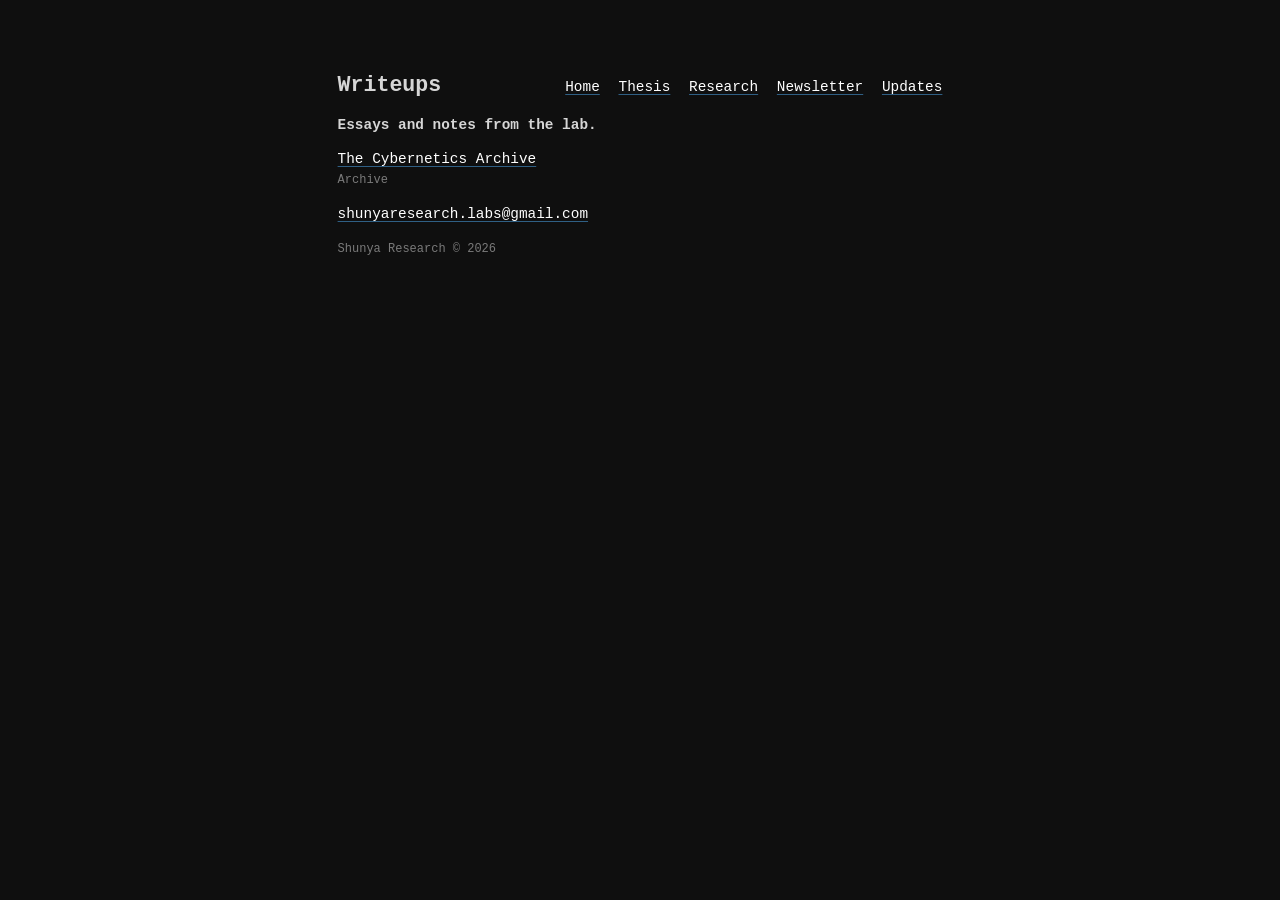
==== commit edcd1f52: "Rebuild site as a single-column minimal layout Strip the site down to one 650px monospace column per" ====
--- a/blogs.html
+++ b/blogs.html
@@ -1,107 +1,43 @@
 <!DOCTYPE html>
 <html lang="en">
+
 <head>
-    <meta charset="UTF-8">
-    <title>Shunya Research — Writeups</title>
-    <meta name="description" content="Writing from Shunya Research.">
-    <meta name="viewport" content="width=device-width, initial-scale=1.0">
+    <meta charset="UTF-8" />
+    <title>Writeups &mdash; Shunya Research</title>
+    <meta name="description" content="Writing from Shunya Research." />
+    <meta name="viewport" content="width=device-width, initial-scale=1.0" />
     <link rel="icon" type="image/png" href="shunya-removebg-preview.png" />
-    <link rel="stylesheet" href="https://cdnjs.cloudflare.com/ajax/libs/font-awesome/6.7.2/css/all.min.css">
-    <link rel="stylesheet" href="style.css">
+    <link rel="stylesheet" href="style.css" />
 </head>
-<body class="dark-mode">
-    <script>
-        document.documentElement.classList.add('js');
-        try {
-            if (localStorage.getItem('shunya-theme') === 'light')
-                document.body.classList.remove('dark-mode');
-        } catch (e) {}
-    </script>
 
-    <div class="topbar">
-        <a class="brand" href="index.html">
-            SHUNYA RESEARCH
-        </a>
-        <nav>
-            <a href="index.html">Home</a>
-            <a href="thesis.html">Thesis</a>
-            <a href="research.html" aria-current="page">Research</a>
-            <a href="https://spikenets.substack.com" target="_blank" rel="noopener">Newsletter</a>
-            <a href="https://x.com/shunyaresearch" target="_blank" rel="noopener">Updates</a>
-        </nav>
-        <button class="theme-toggle" onclick="toggleDarkMode()" aria-label="Toggle theme">
-            <svg class="icon-sun" viewBox="0 0 24 24" width="15" height="15" fill="none" stroke="currentColor" stroke-width="2" stroke-linecap="round" aria-hidden="true">
-                <circle cx="12" cy="12" r="4"></circle>
-                <line x1="12" y1="1" x2="12" y2="3"></line>
-                <line x1="12" y1="21" x2="12" y2="23"></line>
-                <line x1="4.22" y1="4.22" x2="5.64" y2="5.64"></line>
-                <line x1="18.36" y1="18.36" x2="19.78" y2="19.78"></line>
-                <line x1="1" y1="12" x2="3" y2="12"></line>
-                <line x1="21" y1="12" x2="23" y2="12"></line>
-                <line x1="4.22" y1="19.78" x2="5.64" y2="18.36"></line>
-                <line x1="18.36" y1="5.64" x2="19.78" y2="4.22"></line>
-            </svg>
-            <svg class="icon-moon" viewBox="0 0 24 24" width="15" height="15" fill="none" stroke="currentColor" stroke-width="2" stroke-linecap="round" stroke-linejoin="round" aria-hidden="true">
-                <path d="M21 12.79A9 9 0 1 1 11.21 3 7 7 0 0 0 21 12.79z"></path>
-            </svg>
-        </button>
-        <button class="nav-toggle" onclick="toggleNav()" aria-label="Menu" aria-expanded="false">
-            <span></span><span></span><span></span>
-        </button>
+<body>
+    <div id="maincontent" style="margin-top: 70px">
+        <div class="masthead">
+            <h2>Writeups</h2>
+            <p class="nav">
+                <a href="index.html">Home</a>
+                <a href="thesis.html">Thesis</a>
+                <a href="research.html">Research</a>
+                <a href="https://spikenets.substack.com">Newsletter</a>
+                <a href="https://x.com/shunyaresearch">Updates</a>
+            </p>
+        </div>
+        <p><b>Essays and notes from the lab.</b></p>
+
+        <p>
+            <a href="blogs/cybernetics.html">The Cybernetics
+                Archive</a><br />
+            <small>Archive</small>
+        </p>
+        <p>
+            <a href="mailto:shunyaresearch.labs@gmail.com">shunyaresearch.labs@gmail.com</a>
+        </p>
+
+        <p><small>
+                Shunya Research &copy; 2026
+            </small>
+        </p>
     </div>
+</body>
 
-    <div class="hero hero--sub">
-        <canvas class="voidfield" aria-hidden="true"></canvas>
-
-        <span class="reg reg--tl" aria-hidden="true">+</span>
-        <span class="reg reg--tr" aria-hidden="true">+</span>
-        <span class="reg reg--bl" aria-hidden="true">+</span>
-        <span class="reg reg--br" aria-hidden="true">+</span>
-
-        <div class="hero-body">
-            <h1>Writeups<span class="volt-word">.</span></h1>
-        </div>
-    </div>
-
-    <main>
-        <div class="container">
-            <section class="reveal">
-                <ol class="index-list">
-                    <li>
-                        <a href="blogs/cybernetics.html">
-                            <span class="idx">001</span>
-                            <span class="idx-title">
-                                The Cybernetics Archive
-                                <span class="idx-meta">ARCHIVE</span>
-                            </span>
-                            <span class="idx-arrow" aria-hidden="true">→</span>
-                        </a>
-                    </li>
-                </ol>
-            </section>
-        </div>
-    </main>
-
-    <footer>
-        <div class="footer-top">
-            <span class="footer-giant" aria-hidden="true">शून्य</span>
-            <div class="footer-grid">
-                <div class="footer-col">
-                    <span class="t-label">SHUNYA RESEARCH</span>
-                    <div class="social-links">
-                        <a href="mailto:shunyaresearch.labs@gmail.com" aria-label="Email"><i class="fas fa-envelope"></i></a>
-                        <a href="https://www.youtube.com/@shunyaresearch" target="_blank" rel="noopener" aria-label="YouTube"><i class="fab fa-youtube"></i></a>
-                        <a href="https://github.com/ShunyaResearch" target="_blank" rel="noopener" aria-label="GitHub"><i class="fab fa-github"></i></a>
-                        <a href="https://spikenets.substack.com" target="_blank" rel="noopener" aria-label="Newsletter"><i class="fas fa-rss"></i></a>
-                    </div>
-                </div>
-            </div>
-        </div>
-        <div class="footer-legal">
-            <span>© 2026 SHUNYA RESEARCH — ALL RIGHTS RESERVED</span>
-        </div>
-    </footer>
-
-    <script src="script.js"></script>
-</body>
 </html>
--- a/style.css
+++ b/style.css
@@ -1,1289 +1,203 @@
-@import url('https://fonts.googleapis.com/css2?family=Archivo:ital,wdth,wght@0,62..125,100..900;1,62..125,100..900&family=Space+Mono:ital,wght@0,400;0,700;1,400;1,700&family=Tiro+Devanagari+Sanskrit:ital@0;1&display=swap');
-
-/* self-hosted, not loaded from Google Fonts — CDN-blocked browsers
-   (ad-blockers, privacy modes, some corporate networks) were silently
-   dropping the vowel-sign glyph and falling back to a font that
-   couldn't shape ू, misrendering शून्य as "shanya". The fix is the
-   font choice, not weight — Noto attaches ू as a proper stroke at
-   any weight, so this stays Regular to match the site's thin lines. */
-@font-face {
-    font-family: 'Noto Sans Devanagari';
-    font-style: normal;
-    font-weight: 400;
-    font-display: swap;
-    src: url('fonts/NotoSansDevanagari-Regular.woff2') format('woff2');
-    unicode-range: U+0900-097F, U+1CD0-1CF9, U+200C-200D, U+20A8, U+20B9, U+20F0, U+25CC, U+A830-A839, U+A8E0-A8FF, U+11B00-11B09;
-}
-
-:root,
+:root {
+    --bg: #0f0f0f;       /* matches the flat field in 1500x500.jpeg */
+    --fg: #d6d6d6;
+    --fg-dim: #7a7a7a;
+    --rule: #2a2a2a;
+    --rule-lit: #3a3a3a;
+    --link: #ffffff;
+    --steel: #44789f;       /* the original --steel; read by gol.js */
+    --underline: #2f5f84;   /* the original light-mode --steel, a shade darker */
+}
+
+*,
+*::before,
+*::after {
+    box-sizing: border-box;
+}
+
 body {
-    --void: #e9eae4;
-    --void-raise: #dfe0d9;
-    --ink: #0a0b0d;
-    --dim: #565e66;
-    --steel: #2f5f84;
-    --steel-bright: #1d4d72;
-    --volt: #5f7a00;
-    --volt-raw: #5f7a00;
-    --alert: #d63414;
-    --line: rgba(10, 11, 13, 0.18);
-    --line-strong: rgba(10, 11, 13, 0.5);
-    --grid-line: rgba(47, 95, 132, 0.22);
-    --ghost: rgba(10, 11, 13, 0.11);
-    --chip-ink: #e9eae4;
-}
-
-body.dark-mode {
-    --void: #050607;
-    --void-raise: #0b0d10;
-    --ink: #e8eaed;
-    --dim: #6d7a86;
-    --steel: #44789f;
-    --steel-bright: #7fb3d9;
-    --volt: #c6ff00;
-    --volt-raw: #c6ff00;
-    --alert: #ff4d2e;
-    --line: rgba(232, 234, 237, 0.14);
-    --line-strong: rgba(232, 234, 237, 0.45);
-    --grid-line: rgba(68, 120, 159, 0.28);
-    --ghost: rgba(232, 234, 237, 0.1);
-    --chip-ink: #050607;
-}
-
-* {
-    margin: 0;
-    padding: 0;
-    box-sizing: border-box;
-}
-
-html {
-    scroll-behavior: smooth;
-}
-
-body {
-    font-family: 'Space Mono', monospace;
-    font-size: 14.5px;
-    line-height: 1.8;
-    color: var(--ink);
-    background: var(--void);
-    overflow-x: hidden;
-}
-
-body::before {
-    content: '';
-    position: fixed;
-    inset: 0;
-    z-index: 998;
-    pointer-events: none;
-    background: repeating-linear-gradient(
-        to bottom,
-        transparent 0 3px,
-        rgba(0, 0, 0, 0.06) 3px 4px
-    );
-    mix-blend-mode: multiply;
-}
-
-body::after {
-    content: '';
-    position: fixed;
-    inset: 0;
-    z-index: 999;
-    pointer-events: none;
-    opacity: 0.06;
-    background-image: url("data:image/svg+xml,%3Csvg xmlns='http://www.w3.org/2000/svg' width='140' height='140'%3E%3Cfilter id='n'%3E%3CfeTurbulence type='fractalNoise' baseFrequency='0.85' numOctaves='2'/%3E%3C/filter%3E%3Crect width='140' height='140' filter='url(%23n)'/%3E%3C/svg%3E");
-}
-
-::selection {
-    background: var(--volt-raw);
-    color: var(--chip-ink);
-}
-
-.container {
-    max-width: 1080px;
-    margin: 0 auto;
-    padding: 0 clamp(18px, 4vw, 48px);
-}
-
-
-.t-label {
-    font-family: 'Space Mono', monospace;
-    font-size: 10.5px;
-    font-weight: 700;
-    letter-spacing: 0.22em;
-    text-transform: uppercase;
-    color: var(--dim);
-}
-
-.t-label .accent { color: var(--volt); }
-.t-label .alert  { color: var(--alert); }
-
-h1, h2, h3 {
-    font-family: 'Archivo', sans-serif;
-    text-transform: uppercase;
-    color: var(--ink);
-}
-
-h1 {
-    font-weight: 900;
-    font-stretch: 125%;
-    font-size: clamp(2.6rem, 9.5vw, 8rem);
-    line-height: 0.92;
-    letter-spacing: -0.02em;
-    margin: 0 0 28px;
-}
-
-h2 {
-    font-weight: 800;
-    font-stretch: 118%;
-    font-size: clamp(1.7rem, 4.4vw, 2.9rem);
-    line-height: 0.98;
-    letter-spacing: -0.01em;
-    margin: 0 0 28px;
-}
-
-h3 {
-    font-weight: 700;
-    font-stretch: 112%;
-    font-size: clamp(1.15rem, 2.6vw, 1.55rem);
-    line-height: 1.05;
-}
-
-h4 {
-    font-family: 'Archivo', sans-serif;
-    font-weight: 700;
-    font-stretch: 110%;
-    text-transform: uppercase;
-    font-size: 16px;
-    letter-spacing: 0.02em;
-    margin: 12px 0 2px;
-    color: var(--ink);
-}
-
-p {
-    margin-bottom: 18px;
-    max-width: 66ch;
+    padding: 0 10px;
+    margin: 50px auto;
+    max-width: 650px;
+    background-color: var(--bg);
+    color: var(--fg);
+    font-family:
+        "SF Mono", "SFMono-Regular", ui-monospace,
+        Menlo, Consolas, "Liberation Mono", monospace;
+
+    font-size: 0.9rem;
+    line-height: 1.4;
     text-align: justify;
     hyphens: auto;
+    -webkit-font-smoothing: antialiased;
+}
+
+#maincontent {
+    max-width: 42em;
+    margin: 0 auto;
 }
 
 a {
-    color: var(--steel-bright);
-    text-decoration: none;
-    transition: color 0.15s ease, background 0.15s ease;
-}
-
-a:hover {
-    color: var(--volt);
-    text-decoration: none;
-}
-
-b, strong { font-weight: 700; }
-
-img, video { max-width: 100%; }
-
-ul, ol { padding-left: 22px; margin-bottom: 20px; max-width: 66ch; }
-li { margin-bottom: 8px; }
+    color: var(--link);
+    text-decoration: underline;
+    text-decoration-color: var(--underline);
+    text-underline-offset: 3px;
+}
+
+a:hover,
+a:focus {
+    text-decoration-thickness: 2px;
+}
+
+h2,
+h3 {
+    text-align: left;
+    hyphens: none;
+}
+
+h2 {
+    margin-bottom: 2px;
+}
+
+h3 {
+    margin-top: 2.2em;
+    margin-bottom: 0.2em;
+}
+
+small {
+    color: var(--fg-dim);
+}
+
+ul,
+ol {
+    padding-left: 1.6em;
+}
+
+li {
+    margin-bottom: 4px;
+}
 
 blockquote {
-    border-left: 2px solid var(--volt);
-    padding-left: 20px;
-    margin: 30px 0;
-    color: var(--dim);
-}
-
-.theme-image {
-    width: 100%;
-    margin-bottom: 30px;
-    border: 1px solid var(--line);
-}
-
-.stroke {
-    color: transparent;
-    -webkit-text-stroke: 2px var(--ink);
-}
-
-.volt-word { color: var(--volt); }
-
-
-.topbar {
-    position: fixed;
-    top: 0;
-    left: 0;
-    right: 0;
-    z-index: 300;
-    display: flex;
-    align-items: stretch;
-    background: color-mix(in srgb, var(--void) 72%, transparent);
-    backdrop-filter: blur(10px);
-    -webkit-backdrop-filter: blur(10px);
-    border-bottom: 1px solid var(--line);
-    height: 52px;
-}
-
-.topbar .brand {
-    display: flex;
-    align-items: center;
-    gap: 12px;
-    padding: 0 clamp(18px, 4vw, 48px);
-    font-family: 'Archivo', sans-serif;
-    font-weight: 800;
-    font-stretch: 118%;
-    font-size: 15px;
-    letter-spacing: 0.04em;
-    text-transform: uppercase;
-    color: var(--ink);
-    text-decoration: none;
-}
-
-.topbar .brand:hover { color: var(--ink); }
-
-.topbar .brand .zero {
-    font-family: 'Tiro Devanagari Sanskrit', serif;
-    font-size: 19px;
-    color: var(--volt);
-    line-height: 1;
-}
-
-.topbar nav {
-    display: flex;
-    align-items: stretch;
-    margin-left: auto;
-}
-
-.topbar nav a {
-    display: flex;
-    align-items: center;
-    justify-content: center;
-    padding: 0 clamp(12px, 2vw, 26px);
-    border-left: 1px solid var(--line);
-    font-size: 10.5px;
-    font-weight: 700;
-    letter-spacing: 0.2em;
-    /* letter-spacing adds a trailing gap after the last glyph;
-       indent the first line by the same amount so text sits centered */
-    text-indent: 0.2em;
-    text-transform: uppercase;
-    color: var(--dim);
-}
-
-.topbar nav a:hover {
-    color: var(--ink);
-}
-
-.topbar nav a[aria-current="page"] {
-    color: var(--volt);
-    box-shadow: inset 0 -2px 0 var(--volt-raw);
-}
-
-.theme-toggle {
-    background: transparent;
-    border: none;
-    border-left: 1px solid var(--line);
-    color: var(--ink);
-    font-family: 'Space Mono', monospace;
-    font-size: 13px;
-    padding: 0 20px;
-    cursor: pointer;
-    display: flex;
-    align-items: center;
-    justify-content: center;
-    transition: background 0.15s ease, color 0.15s ease;
-}
-
-.theme-toggle:hover {
-    background: var(--volt-raw);
-    color: var(--chip-ink);
-}
-
-.theme-toggle .icon-sun { display: none; }
-.theme-toggle .icon-moon { display: block; }
-body.dark-mode .theme-toggle .icon-sun { display: block; }
-body.dark-mode .theme-toggle .icon-moon { display: none; }
-
-/* hamburger — hidden on desktop, becomes the drawer trigger on mobile */
-.nav-toggle {
-    display: none;
-    flex-direction: column;
-    justify-content: center;
-    gap: 4px;
-    background: transparent;
-    border: none;
-    border-left: 1px solid var(--line);
-    padding: 0 18px;
-    cursor: pointer;
-    z-index: 330;
-}
-
-.nav-toggle span {
-    display: block;
-    width: 20px;
-    height: 2px;
-    background: var(--ink);
-    transition: transform 0.25s ease, opacity 0.25s ease;
-}
-
-body.nav-open .nav-toggle span:nth-child(1) { transform: translateY(6px) rotate(45deg); }
-body.nav-open .nav-toggle span:nth-child(2) { opacity: 0; }
-body.nav-open .nav-toggle span:nth-child(3) { transform: translateY(-6px) rotate(-45deg); }
-
-/* dimmer behind the open drawer (injected by script.js) */
-.nav-scrim {
-    position: fixed;
-    inset: 0;
-    z-index: 290;
-    background: rgba(0, 0, 0, 0.55);
-    opacity: 0;
-    visibility: hidden;
-    transition: opacity 0.28s ease, visibility 0.28s ease;
-}
-
-body.nav-open .nav-scrim {
-    opacity: 1;
-    visibility: visible;
-}
-
-/* legacy fixed toggle on old blog pages */
-.dark-mode-toggle {
-    position: fixed;
-    right: 0;
-    top: 0;
-    z-index: 301;
-    height: 52px;
-    padding: 0 18px;
-    background: var(--void);
-    border: none;
-    border-left: 1px solid var(--line);
-    border-bottom: 1px solid var(--line);
-    color: var(--ink);
-    font-size: 13px;
-    cursor: pointer;
-    display: flex;
-    align-items: center;
-    transition: background 0.15s ease, color 0.15s ease;
-}
-
-.dark-mode-toggle:hover {
-    background: var(--volt-raw);
-    color: var(--chip-ink);
-}
-
-.dark-mode-toggle i { font-size: 13px; }
-
-
-.hero {
-    position: relative;
-    min-height: 100svh;
-    display: flex;
-    flex-direction: column;
-    justify-content: flex-end;
-    isolation: isolate;
-    border-bottom: 1px solid var(--line);
-    padding-top: 52px;
-}
-
-.hero--sub {
-    min-height: 52svh;
-}
-
-.voidfield {
-    position: absolute;
-    inset: 0;
-    z-index: -2;
-    width: 100%;
-    height: 100%;
-    display: block;
-}
-
-.hero::after {
-    content: '';
-    position: absolute;
-    inset: auto 0 0 0;
-    height: 26%;
-    z-index: -1;
-    background: linear-gradient(to bottom, transparent, var(--void));
-    pointer-events: none;
-}
-
-.reg {
-    position: absolute;
-    font-family: 'Space Mono', monospace;
-    font-size: 13px;
-    color: var(--line-strong);
-    user-select: none;
-    pointer-events: none;
-    z-index: 1;
-}
-
-.reg--tl { top: 64px; left: 14px; }
-.reg--tr { top: 64px; right: 14px; }
-.reg--bl { bottom: 10px; left: 14px; }
-.reg--br { bottom: 10px; right: 14px; }
-
-.hero-mantra {
-    position: absolute;
-    top: 82px;
-    left: clamp(18px, 4vw, 48px);
-    max-width: 520px;
-    z-index: 1;
-    font-family: 'Tiro Devanagari Sanskrit', serif;
-    font-size: 14px;
-    line-height: 1.6;
-    color: var(--ink);
-    opacity: 0.85;
-    border-left: 2px solid var(--volt);
-    padding-left: 14px;
-    pointer-events: none;
-}
-
-.hero-mantra small {
-    display: block;
-    font-family: 'Space Mono', monospace;
-    font-size: 9px;
-    letter-spacing: 0.08em;
-    line-height: 1.7;
-    color: var(--dim);
-    margin-top: 4px;
-}
-
-.hero-body {
-    position: relative;
-    padding: 0 clamp(18px, 4vw, 48px) 30px;
-    z-index: 2;
-}
-
-.hero h1 {
-    margin-bottom: 24px;
-}
-
-.hero-sub {
-    display: flex;
-    flex-wrap: wrap;
-    align-items: flex-end;
-    justify-content: space-between;
-    gap: 24px;
-    border-top: 1px solid var(--line);
-    padding-top: 18px;
-}
-
-.hero-sub .mission {
-    max-width: 52ch;
-    color: var(--dim);
-    font-size: 13.5px;
-    margin: 0;
-}
-
-
-main {
-    position: relative;
-}
-
-section {
-    position: relative;
-    padding: clamp(32px, 5vw, 64px) 0;
-}
-
-.sec-head {
-    position: relative;
+    margin: 1em 0;
+    padding-left: 1em;
+    border-left: 1px solid var(--rule);
+    color: var(--fg-dim);
+}
+
+code {
+    color: var(--fg-dim);
+    word-break: break-all;
+}
+
+.masthead {
     display: flex;
     align-items: baseline;
     justify-content: space-between;
-    gap: 18px;
-    margin-bottom: clamp(28px, 5vw, 48px);
-}
-
-.sec-id {
-    display: flex;
-    align-items: baseline;
-    gap: 14px;
-}
-
-.sec-id .t-label { color: var(--ink); }
-.sec-id .t-label::before {
-    content: '// ';
-    color: var(--volt);
-}
-
-/* anchored to .sec-head (not the section) so it always tracks the
-   label row exactly, regardless of how much padding the section has */
-.sec-ghost {
-    position: absolute;
-    /* anchored to the bottom of the (short) label row so the tall glyph
-       grows UP into the empty header padding, never down into the content
-       or images below it */
-    bottom: 0;
-    right: 0;
-    font-family: 'Tiro Devanagari Sanskrit', serif;
-    font-size: clamp(3rem, 7.5vw, 5.5rem);
-    line-height: 1;
-    color: var(--ghost);
-    user-select: none;
-    pointer-events: none;
-}
-
-.transmission {
-    border: 1px solid var(--line);
-    background: var(--void-raise);
-    padding: clamp(20px, 4vw, 36px);
-    position: relative;
-}
-
-.transmission::before {
-    content: 'BṚHADĀRAṆYAKA UPANIṢAD — 1.3.28';
-    display: block;
-    font-size: 10px;
-    font-weight: 700;
-    letter-spacing: 0.22em;
-    color: var(--volt);
-    margin-bottom: 16px;
-}
-
-.mantra {
-    font-family: 'Tiro Devanagari Sanskrit', serif;
-    font-size: clamp(17px, 2.6vw, 22px);
-    line-height: 2;
-    color: var(--ink);
-    border-left: 2px solid var(--volt);
-    padding-left: 18px;
-}
-
-.mantra small {
-    display: block;
-    font-family: 'Space Mono', monospace;
-    font-size: 11px;
-    font-weight: 700;
-    letter-spacing: 0.12em;
-    text-transform: uppercase;
-    line-height: 1.9;
-    margin-top: 10px;
-    color: var(--dim);
-}
-
-.about-layout {
-    display: flex;
-    align-items: center;
-    gap: clamp(28px, 5vw, 56px);
-}
-
-.doctrine {
-    flex: 1 1 55%;
-    min-width: 0;
+    flex-wrap: wrap;
+    gap: 0 1.2em;
+    margin-bottom: 2px;
+}
+
+.masthead h2 {
+    margin: 0;
+}
+
+.nav {
+    margin: 0;
+    text-align: right;
+    hyphens: none;
+}
+
+.nav a {
+    margin-left: 0.7em;
+}
+
+@media (max-width: 460px) {
+    .masthead {
+        display: block;
+    }
+
+    .nav {
+        margin-top: 0.5em;
+        text-align: left;
+    }
+
+    .nav a {
+        margin: 0 0.7em 0 0;
+    }
+}
+
+img {
+    display: block;
+    width: 100%;
+    height: auto;
+}
+
+/* research cards */
+.cards {
+    display: grid;
+    grid-template-columns: repeat(2, 1fr);
+    gap: 1.4em;
+    margin: 1.6em 0 2.2em;
+}
+
+.card {
     display: flex;
     flex-direction: column;
-    gap: 18px;
-}
-
-.about-visual {
-    flex: 1 1 45%;
-    min-width: 0;
-    margin: 0;
-}
-
-.about-visual img {
-    display: block;
-    width: 100%;
-    height: auto;
-}
-
-/* the background-removed GIF can leave a dark fringe against the void;
-   screen blend drops residual black on the dark ground. On the light
-   ground it would erase bright content, so only apply it in dark mode. */
-body.dark-mode .about-visual img {
-    mix-blend-mode: screen;
-}
-
-.doctrine p { color: var(--ink); }
-
-
-.programs {
-    display: flex;
-    flex-direction: column;
-    border-top: 1px solid var(--line);
-}
-
-.program {
-    position: relative;
-    display: grid;
-    grid-template-columns: 120px 1fr 170px;
-    gap: clamp(16px, 3vw, 40px);
-    padding: clamp(24px, 4vw, 40px) 8px;
-    border-bottom: 1px solid var(--line);
-    transition: background 0.2s ease;
-}
-
-.program:hover {
-    background: var(--void-raise);
-}
-
-.program::before,
-.program::after {
-    content: '';
-    position: absolute;
-    width: 14px;
-    height: 14px;
-    border: 0 solid var(--volt);
-    opacity: 0;
-    transition: opacity 0.2s ease;
-}
-
-.program::before {
-    top: 0;
-    left: 0;
-    border-top-width: 2px;
-    border-left-width: 2px;
-}
-
-.program::after {
-    bottom: 0;
-    right: 0;
-    border-bottom-width: 2px;
-    border-right-width: 2px;
-}
-
-.program:hover::before,
-.program:hover::after {
-    opacity: 1;
-}
-
-.program-id .deva-num {
-    display: block;
-    font-family: 'Tiro Devanagari Sanskrit', serif;
-    font-size: 34px;
-    line-height: 1.2;
-    color: var(--steel);
-}
-
-.program-body h3 {
-    margin-bottom: 14px;
-}
-
-.program-body p {
-    color: var(--dim);
-    font-size: 13.5px;
-    margin-bottom: 12px;
-}
-
-.program-body p:last-child { margin-bottom: 0; }
-
-.program-body a { text-decoration: underline; text-underline-offset: 3px; }
-
-.program-status {
-    display: flex;
-    flex-direction: column;
-    align-items: flex-start;
-    gap: 10px;
-}
-
-.status-chip {
-    font-size: 10px;
-    font-weight: 700;
-    letter-spacing: 0.2em;
-    text-transform: uppercase;
-    padding: 4px 10px;
-    white-space: nowrap;
-}
-
-.status-chip--active {
-    background: var(--volt-raw);
-    color: var(--chip-ink);
-}
-
-.status-chip--preprint {
-    border: 1px solid var(--steel);
-    color: var(--steel-bright);
-}
-
-.program-status .t-label {
-    font-size: 9.5px;
-    line-height: 1.9;
-}
-
-
-.team-grid {
-    display: grid;
-    grid-template-columns: repeat(auto-fit, minmax(250px, 1fr));
-    gap: clamp(20px, 3vw, 32px);
-}
-
-.team-member {
-    border: 1px solid var(--line);
-    background: var(--void-raise);
-    padding: 18px;
-    position: relative;
-    transition: border-color 0.2s ease;
-}
-
-.team-member:hover {
-    border-color: var(--line-strong);
-}
-
-.team-member .op-tag {
-    display: flex;
-    justify-content: space-between;
-    align-items: baseline;
-    margin-bottom: 14px;
-}
-
-.team-member .op-tag .t-label { color: var(--ink); }
-.team-member .op-tag .deva-num {
-    font-family: 'Tiro Devanagari Sanskrit', serif;
-    font-size: 18px;
-    color: var(--volt);
-}
-
-.team-image-placeholder {
-    position: relative;
-    width: 100%;
-    aspect-ratio: 1;
-    overflow: hidden;
-    border: 1px solid var(--line);
-    margin-bottom: 14px;
-}
-
-.team-image-placeholder img {
-    width: 100%;
-    height: 100%;
+    border: 1px solid var(--rule-lit);
+    color: var(--fg);
+    text-decoration: none;
+    text-align: left;
+    hyphens: none;
+}
+
+.card:hover,
+.card:focus {
+    border-color: var(--steel);
+}
+
+.card img {
+    aspect-ratio: 4 / 3;
     object-fit: cover;
-    object-position: center 20%;
-    filter: contrast(1.02);
-}
-
-.team-image-placeholder::after {
-    content: '';
-    position: absolute;
-    inset: 0;
-    background: repeating-linear-gradient(
-        to bottom,
-        transparent 0 2px,
-        rgba(5, 6, 7, 0.14) 2px 3px
-    );
-    pointer-events: none;
-}
-
-.team-role {
-    color: var(--dim);
-    font-size: 11.5px;
-    letter-spacing: 0.06em;
-    text-transform: uppercase;
-    margin: 2px 0 14px;
-}
-
-.team-socials {
-    display: flex;
-    gap: 0;
-    border: 1px solid var(--line);
-    width: max-content;
-}
-
-.team-socials a {
-    color: var(--ink);
-    font-size: 13px;
-    width: 34px;
-    height: 34px;
-    display: flex;
-    align-items: center;
-    justify-content: center;
-    border-right: 1px solid var(--line);
-    transition: background 0.15s ease, color 0.15s ease;
-}
-
-.team-socials a:last-child { border-right: none; }
-
-.team-socials a:hover {
-    background: var(--volt-raw);
-    color: var(--chip-ink);
-}
-
-
-.support-note {
-    color: var(--dim);
-    max-width: 56ch;
-}
-
-.crypto-address {
-    display: flex;
-    align-items: center;
-    gap: 14px;
-    margin: 12px 0;
-    font-size: 12.5px;
-    overflow-wrap: break-word;
-    word-break: break-all;
-    padding: 14px 16px;
-    border: 1px solid var(--line);
-    background: var(--void-raise);
-    cursor: pointer;
-    transition: border-color 0.2s ease;
-}
-
-.crypto-address:hover {
-    border-color: var(--volt);
-}
-
-.crypto-address i {
-    color: var(--steel-bright);
-    min-width: 20px;
-    font-size: 16px;
-}
-
-.crypto-address .copy-hint {
-    margin-left: auto;
-    flex-shrink: 0;
-    font-size: 9.5px;
-    font-weight: 700;
-    letter-spacing: 0.2em;
-    text-transform: uppercase;
-    color: var(--dim);
-}
-
-.crypto-address:hover .copy-hint {
-    color: var(--volt);
-}
-
-
-.gol-strip {
-    padding-bottom: 48px;
-}
-
+    background: var(--bg);
+    border-bottom: 1px solid var(--rule-lit);
+}
+
+/* square or odd-ratio art: show all of it rather than cropping */
+.card img.fit {
+    object-fit: contain;
+    padding: 8px;
+}
+
+.card-body {
+    display: block;
+    flex: 1;
+    padding: 0.7em 0.8em 0.85em;
+}
+
+.card-title {
+    display: block;
+    color: var(--link);
+    text-decoration: underline;
+    text-decoration-color: var(--underline);
+    text-underline-offset: 3px;
+}
+
+.card-note {
+    display: block;
+    margin-top: 0.25em;
+    color: var(--fg-dim);
+}
+
+@media (max-width: 460px) {
+    .cards {
+        grid-template-columns: 1fr;
+    }
+}
+
+/* Game of Life */
 #gol {
+    display: block;
     width: 100%;
     height: 150px;
-    display: block;
-}
-
-
-.res-grid {
-    display: grid;
-    grid-template-columns: repeat(2, 1fr);
-    gap: clamp(18px, 3vw, 32px);
-    align-items: start;
-}
-
-.res-block {
-    display: flex;
-    align-items: flex-start;
-    gap: 16px;
-    border: 1px solid var(--line);
-    background: var(--void-raise);
-    padding: clamp(20px, 3vw, 28px);
-    color: var(--ink);
-    text-decoration: none;
-    transition: background 0.15s ease, border-color 0.15s ease;
-}
-
-.res-block:hover {
-    background: var(--volt-raw);
-    border-color: var(--volt-raw);
-    color: var(--chip-ink);
-    text-decoration: none;
-}
-
-.res-block i {
-    color: var(--volt);
-    font-size: 17px;
-    margin-top: 3px;
-    transition: color 0.15s ease;
-}
-
-.res-block:hover i {
-    color: var(--chip-ink);
-}
-
-.res-block-text {
-    flex: 1;
-}
-
-.res-block-text h3 {
-    font-family: 'Archivo', sans-serif;
-    font-weight: 800;
-    font-stretch: 115%;
-    text-transform: uppercase;
-    font-size: 17px;
-    letter-spacing: 0.01em;
-    margin-bottom: 6px;
-    transition: color 0.15s ease;
-}
-
-.res-block:hover .res-block-text h3 {
-    color: var(--chip-ink);
-}
-
-.res-block-text p {
-    font-size: 12.5px;
-    color: var(--dim);
-    margin: 0;
-    max-width: 40ch;
-    text-align: left;
-    transition: color 0.15s ease;
-}
-
-.res-block:hover .res-block-text p {
-    color: color-mix(in srgb, var(--chip-ink) 72%, transparent);
-}
-
-.res-block-arrow {
-    font-size: 17px;
-    margin-top: 3px;
-    transition: transform 0.2s ease;
-}
-
-.res-block:hover .res-block-arrow {
-    transform: translateX(4px);
-}
-
-
-.index-list {
-    list-style: none;
-    padding: 0;
-    margin: 0;
-    max-width: none;
-    border-top: 1px solid var(--line);
-}
-
-.index-list li {
-    margin: 0;
-    border-bottom: 1px solid var(--line);
-}
-
-.index-list a {
-    display: grid;
-    grid-template-columns: 120px 1fr auto;
-    align-items: baseline;
-    gap: clamp(14px, 3vw, 36px);
-    padding: clamp(22px, 4vw, 34px) 8px;
-    color: var(--ink);
-    transition: background 0.15s ease;
-}
-
-.index-list a:hover {
-    background: var(--volt-raw);
-    color: var(--chip-ink);
-}
-
-.index-list .idx {
-    font-size: 10.5px;
-    font-weight: 700;
-    letter-spacing: 0.2em;
-    text-transform: uppercase;
-}
-
-.index-list .idx .deva-num {
-    display: block;
-    font-family: 'Tiro Devanagari Sanskrit', serif;
-    font-size: 22px;
-    letter-spacing: 0;
-    margin-top: 4px;
-    color: var(--steel);
-}
-
-.index-list a:hover .idx .deva-num { color: var(--chip-ink); }
-
-.index-list .idx-title {
-    font-family: 'Archivo', sans-serif;
-    font-weight: 800;
-    font-stretch: 116%;
-    text-transform: uppercase;
-    font-size: clamp(1.15rem, 3.4vw, 1.9rem);
-    line-height: 1.02;
-    letter-spacing: -0.01em;
-}
-
-.index-list .idx-meta {
-    display: block;
-    font-family: 'Space Mono', monospace;
-    font-size: 10px;
-    font-weight: 700;
-    letter-spacing: 0.18em;
-    text-transform: uppercase;
-    margin-top: 8px;
-    color: var(--dim);
-}
-
-.index-list a:hover .idx-meta { color: color-mix(in srgb, var(--chip-ink) 65%, transparent); }
-
-.index-list .idx-arrow {
-    font-size: 18px;
-    transition: transform 0.2s ease;
-}
-
-.index-list a:hover .idx-arrow {
-    transform: translateX(8px);
-}
-
-
-footer {
-    position: relative;
-    border-top: 1px solid var(--line);
-    padding: clamp(40px, 7vw, 80px) clamp(18px, 4vw, 48px) 28px;
-}
-
-.footer-top {
-    position: relative;
-    overflow: hidden;
-    min-height: clamp(90px, 14vw, 170px);
-    display: flex;
-    flex-direction: column;
-    justify-content: flex-end;
-}
-
-.footer-giant {
-    /* self-hosted (see @font-face above) — Tiro Devanagari Sanskrit
-       hangs ू below the baseline where it reads as noise, and the
-       Google-Fonts-CDN version of Noto Sans Devanagari silently failed
-       to load for some visitors, dropping the vowel sign entirely */
-    font-family: 'Noto Sans Devanagari', sans-serif;
-    font-weight: 400;
-    font-size: clamp(3.5rem, 12vw, 9.5rem);
-    line-height: 1.3;
-    color: var(--ink);
-    opacity: 0.2;
-    user-select: none;
-    pointer-events: none;
-    position: absolute;
-    right: -0.03em;
-    bottom: 0;
-    white-space: nowrap;
-}
-
-.footer-grid {
-    position: relative;
-    display: flex;
-    flex-wrap: wrap;
-    justify-content: space-between;
-    align-items: flex-end;
-    gap: 28px;
-}
-
-.footer-col .t-label { display: block; margin-bottom: 12px; color: var(--ink); }
-
-.social-links {
-    display: flex;
-    gap: 0;
-    border: 1px solid var(--line);
-    width: max-content;
-}
-
-.social-links a {
-    color: var(--ink);
-    font-size: 15px;
-    width: 46px;
-    height: 46px;
-    display: flex;
-    align-items: center;
-    justify-content: center;
-    border-right: 1px solid var(--line);
-}
-
-.social-links a:last-child { border-right: none; }
-
-.social-links a:hover {
-    background: var(--volt-raw);
-    color: var(--chip-ink);
-}
-
-.footer-legal {
-    position: relative;
-    margin-top: 36px;
-    padding-top: 16px;
-    border-top: 1px solid var(--line);
-    display: flex;
-    flex-wrap: wrap;
-    justify-content: space-between;
-    gap: 12px;
-    font-size: 10px;
-    font-weight: 700;
-    letter-spacing: 0.18em;
-    text-transform: uppercase;
-    color: var(--dim);
-}
-
-
-header {
-    padding: 90px 0 30px;
-    display: flex;
-    flex-direction: column;
-    align-items: flex-start;
-}
-
-.header-top {
-    display: flex;
-    justify-content: space-between;
-    align-items: center;
-    flex-wrap: wrap;
-    gap: 16px;
-    width: 100%;
-    margin-bottom: 26px;
-}
-
-.logo {
-    font-family: 'Archivo', sans-serif;
-    font-weight: 800;
-    font-stretch: 118%;
-    font-size: 22px;
-    text-transform: uppercase;
-    color: var(--ink);
-    letter-spacing: 0.02em;
-}
-
-.logo span { color: var(--dim); }
-
-.main-nav {
-    display: flex;
-    flex-wrap: wrap;
-    gap: 8px;
-}
-
-.main-nav a {
-    font-size: 10.5px;
-    font-weight: 700;
-    letter-spacing: 0.18em;
-    text-transform: uppercase;
-    color: var(--dim);
-    display: flex;
-    align-items: center;
-    gap: 7px;
-    padding: 6px 12px;
-    border: 1px solid var(--line);
-}
-
-.main-nav a:hover {
-    background: var(--volt-raw);
-    color: var(--chip-ink);
-    text-decoration: none;
-}
-
-.main-nav a i { font-size: 12px; }
-
-
-html.js .reveal {
-    opacity: 0;
-    transform: translateY(26px);
-    transition: opacity 0.7s ease, transform 0.7s ease;
-}
-
-html.js .reveal.in {
-    opacity: 1;
-    transform: none;
-}
-
-a:focus-visible,
-button:focus-visible {
-    outline: 2px solid var(--volt);
-    outline-offset: 2px;
-}
-
-@media (prefers-reduced-motion: reduce) {
-    html { scroll-behavior: auto; }
-    *, *::before, *::after {
-        transition-duration: 0.01ms !important;
-        animation-duration: 0.01ms !important;
-    }
-    .reveal { opacity: 1; transform: none; }
-}
-
-@media (max-width: 860px) {
-    .program {
-        grid-template-columns: 1fr;
-        gap: 14px;
-    }
-
-    .res-grid {
-        grid-template-columns: 1fr;
-    }
-
-    .program-status {
-        flex-direction: row;
-        align-items: center;
-        flex-wrap: wrap;
-    }
-
-    .index-list a {
-        grid-template-columns: 1fr auto;
-    }
-
-    .index-list .idx {
-        grid-column: 1 / -1;
-        display: flex;
-        align-items: baseline;
-        gap: 12px;
-    }
-
-    .index-list .idx .deva-num { margin-top: 0; }
-}
-
-@media (max-width: 640px) {
-    /* no floor here — a fixed rem minimum lets long single-line words
-       (forced onto their own line by <br>) overflow the viewport */
-    h1 { font-size: 9.5vw; }
-
-    /* single-row topbar; nav collapses into a right-hand drawer */
-    .nav-toggle { display: flex; }
-
-    .topbar .brand {
-        margin-right: auto;
-    }
-
-    .topbar nav {
-        position: fixed;
-        top: 0;
-        right: 0;
-        height: 100vh;
-        height: 100dvh;
-        width: min(78vw, 300px);
-        flex-direction: column;
-        align-items: stretch;
-        justify-content: flex-start;
-        margin-left: 0;
-        padding-top: 64px;
-        background: var(--void);
-        border-left: 1px solid var(--line);
-        transform: translateX(100%);
-        transition: transform 0.28s ease;
-        z-index: 320;
-    }
-
-    body.nav-open .topbar nav {
-        transform: translateX(0);
-    }
-
-    .topbar nav a {
-        justify-content: flex-start;
-        padding: 16px 24px;
-        border-left: none;
-        border-bottom: 1px solid var(--line);
-        font-size: 12px;
-    }
-
-    .theme-toggle {
-        padding: 0 16px;
-    }
-
-    .dark-mode-toggle {
-        top: 0;
-        height: 41px;
-    }
-
-    /* mobile hero: no grid, heading pulled to the top for easy reading */
-    .hero {
-        min-height: auto;
-        justify-content: flex-start;
-        padding-top: 84px;
-        padding-bottom: 32px;
-    }
-
-    .voidfield { display: none; }
-    .hero::after { display: none; }
-    .reg { display: none; }
-
-    .hero-mantra {
-        position: static;
-        max-width: none;
-        margin: 0 0 26px;
-        font-size: 13.5px;
-    }
-
-    .hero-body { padding-top: 0; padding-bottom: 0; }
-
-    .about-layout { flex-direction: column; align-items: stretch; }
-    .about-visual { display: none; }
-
-    .hero-sub { flex-direction: column; align-items: flex-start; }
-}
+}
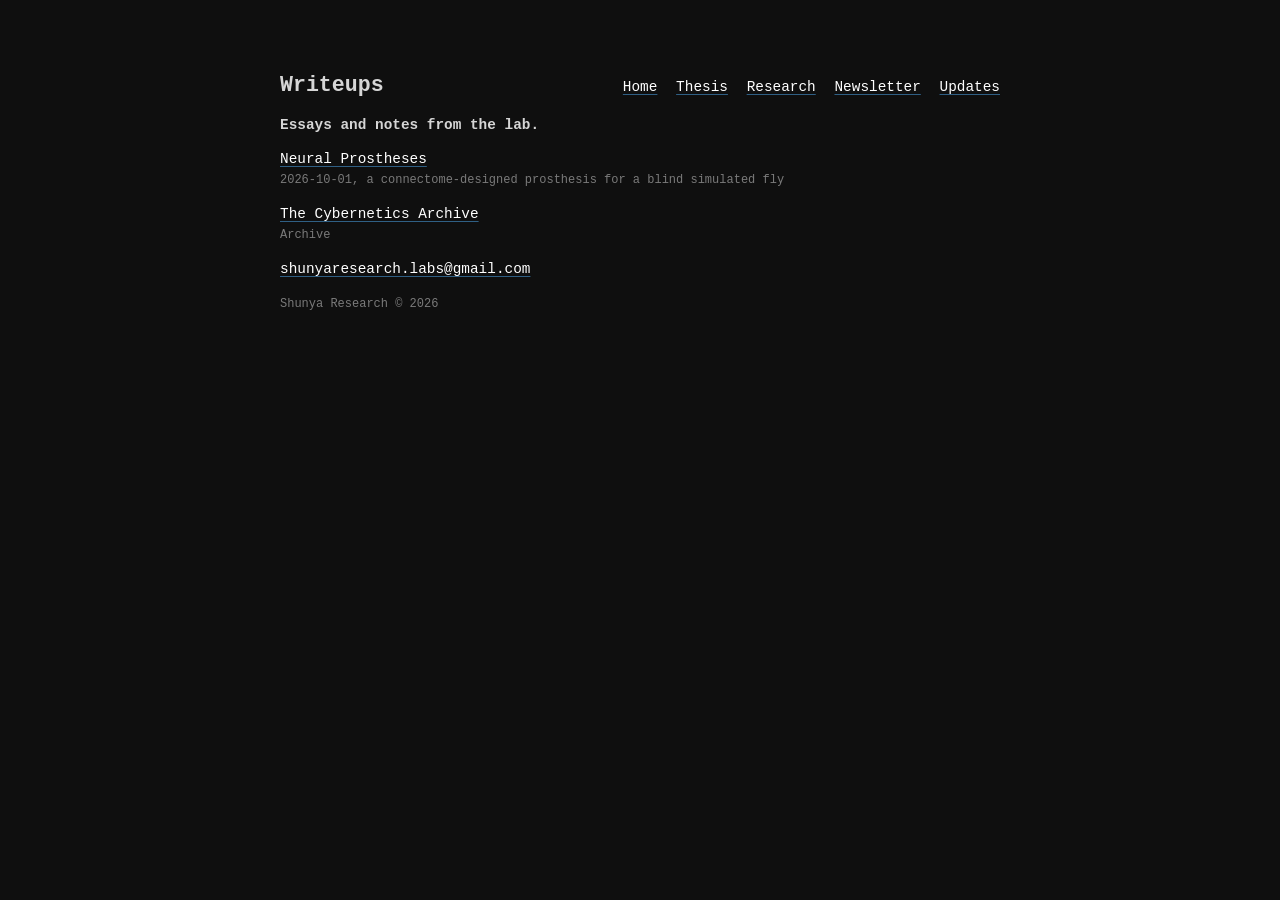
==== commit c9345576: "Add Neural Prostheses writeup; widen site to 720px" ====
--- a/blogs.html
+++ b/blogs.html
@@ -25,6 +25,10 @@
         <p><b>Essays and notes from the lab.</b></p>
 
         <p>
+            <a href="blogs/fly-vision-restoration.html">Neural Prostheses</a><br />
+            <small>2026-10-01, a connectome-designed prosthesis for a blind simulated fly</small>
+        </p>
+        <p>
             <a href="blogs/cybernetics.html">The Cybernetics
                 Archive</a><br />
             <small>Archive</small>
--- a/style.css
+++ b/style.css
@@ -18,7 +18,7 @@
 body {
     padding: 0 10px;
     margin: 50px auto;
-    max-width: 650px;
+    max-width: 740px;       /* 720px of content + the 10px side padding */
     background-color: var(--bg);
     color: var(--fg);
     font-family:
@@ -33,7 +33,7 @@
 }
 
 #maincontent {
-    max-width: 42em;
+    max-width: 720px;
     margin: 0 auto;
 }
 
